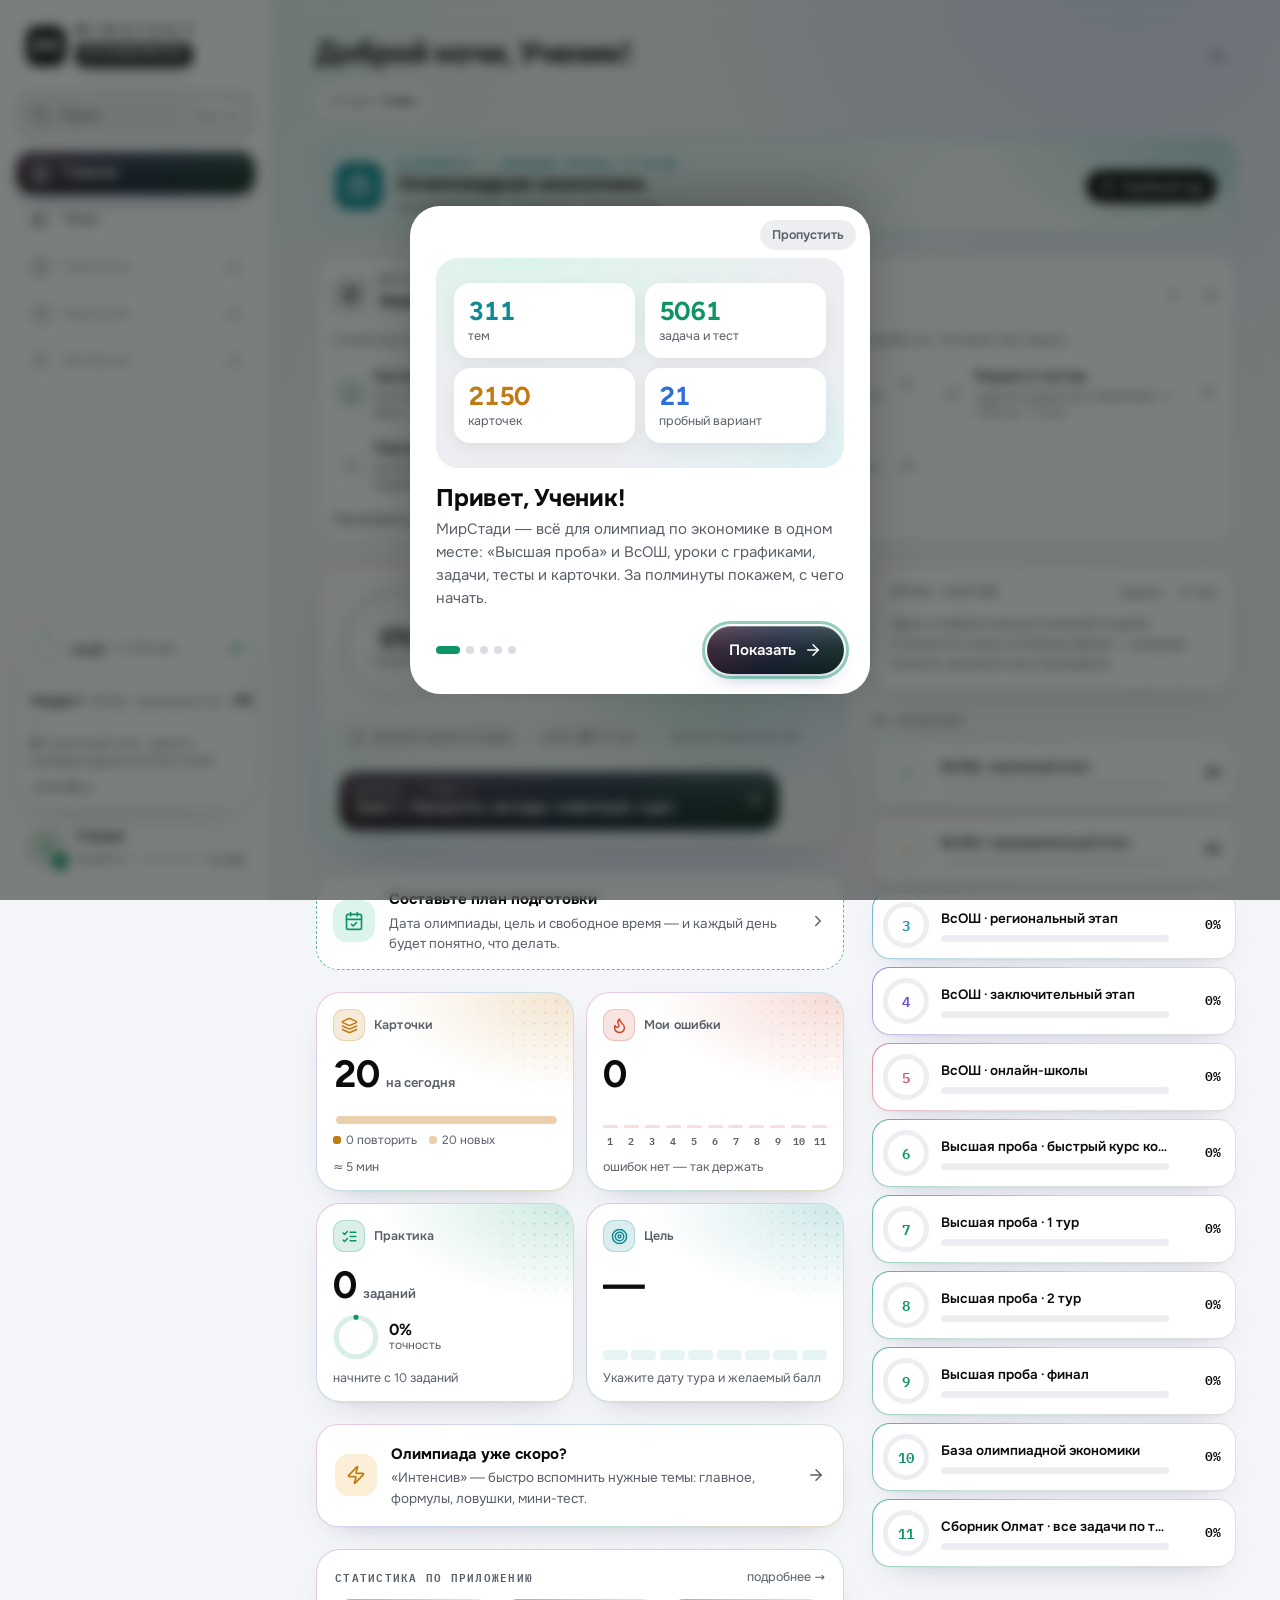
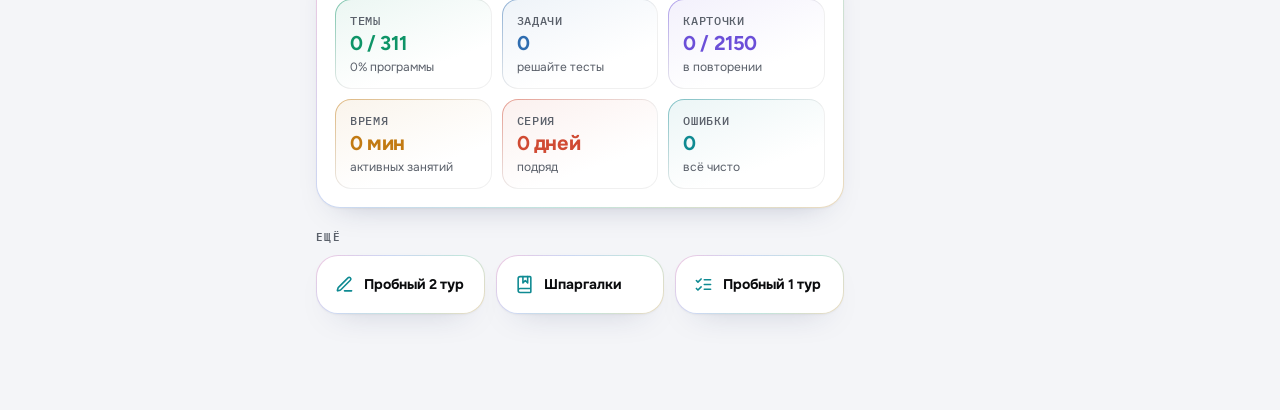
==== index.html @ 67319dc2 "Банк задач части 4: государство, фирма, рыночная власть, финансы, макроэкономика Co-Authored-By: Cla" ====
<!doctype html>
<html lang="ru" data-theme="light">
  <head>
<!--watchdog--><script>
(function(){
  var shown=false;
  function root(){return document.getElementById('root')}
  function show(msg){
    if(shown)return;shown=true;
    var d=document.createElement('div');d.id='ms-boot-fail';
    d.style.cssText='position:fixed;inset:0;display:flex;align-items:center;justify-content:center;flex-direction:column;gap:14px;background:#07080b;color:#e8e8ef;font:16px/1.45 system-ui,sans-serif;z-index:99999;padding:24px;text-align:center';
    d.innerHTML='<b style="font-size:20px">Тренажёр не загрузился</b><span style="max-width:520px;color:#a9a9b8"></span><button type="button" style="padding:10px 20px;border-radius:12px;border:0;background:#8b7cf6;color:#fff;font:600 15px system-ui,sans-serif;cursor:pointer">Обновить страницу</button>';
    d.querySelector('span').textContent=msg;
    d.querySelector('button').onclick=function(){location.reload()};
    (document.body||document.documentElement).appendChild(d);
  }
  function retryOnce(){try{if(!sessionStorage.getItem('ms-boot-retry')){sessionStorage.setItem('ms-boot-retry','1');location.reload();return true}}catch(_){}return false}
  window.addEventListener('error',function(e){
    var t=e.target;
    if(t&&t.tagName&&/^(SCRIPT|LINK)$/.test(t.tagName)&&/assets\/index-/.test(t.src||t.href||'')){
      if(!retryOnce())show('Не удалось скачать файлы приложения — обычно помогает обновление страницы.');
      return;
    }
    var m=(e&&e.message)||'';
    setTimeout(function(){var r=root();if(r&&!r.children.length)show('Ошибка запуска: '+m)},1500);
  },true);
  setTimeout(function(){var r=root();if(r&&!r.children.length)show('Приложение долго не запускается. Попробуй обновить страницу.')},25000);
  window.addEventListener('load',function(){setTimeout(function(){try{sessionStorage.removeItem('ms-boot-retry')}catch(_){}},15000)});
})();
</script><!--/watchdog-->
    <meta charset="utf-8" />
    <meta name="copyright" content="© 2026 МирСтади. Все права защищены." />
    <meta name="robots" content="noai, noimageai" />
    <meta name="viewport" content="width=device-width, initial-scale=1, viewport-fit=cover" />
    <meta name="theme-color" content="#FAFAF8" />
    <meta name="description" content="МирСтади · Экономика — подготовка к олимпиадам «Высшая проба» и ВсОШ по экономике: уроки с интерактивными графиками, задачи с разбором, тесты, карточки и пробные варианты." />
    <link rel="icon" href="./favicon.svg" type="image/svg+xml" />
    <link rel="manifest" href="./manifest.webmanifest" />
    <link rel="apple-touch-icon" href="./icons/apple-touch-icon.png" />
    <meta name="apple-mobile-web-app-capable" content="yes" />
    <meta name="mobile-web-app-capable" content="yes" />
    <meta name="apple-mobile-web-app-title" content="МирСтади Экономика" />
    <meta name="apple-mobile-web-app-status-bar-style" content="default" />
    <title>МирСтади · Экономика</title>
    <script>
      // Свой «ящик» в памяти браузера: сайты МирСтади живут на одном домене
      // (emir-html.github.io) и в одном окне Telegram, поэтому все ключи localStorage получают приставку «econ|».
      (function () {
        try {
          var P = Storage.prototype, LS = window.localStorage, X = "econ|";
          var g = P.getItem, s = P.setItem, r = P.removeItem;
          P.getItem = function (k) { return g.call(this, this === LS ? X + k : k); };
          P.setItem = function (k, v) { return s.call(this, this === LS ? X + k : k, v); };
          P.removeItem = function (k) { return r.call(this, this === LS ? X + k : k); };
        } catch (e) {}
      })();
    </script>
    <script>
      // Открыто как мини-приложение Telegram? Тогда подключаем его официальный скрипт (лежит рядом,
      // без обращения к telegram.org) — до запуска приложения, чтобы данные Telegram были готовы сразу.
      (function () {
        var tg = false;
        try {
          tg = /tgWebApp/.test(location.hash + location.search) ||
            !!sessionStorage.getItem("__telegram__initParams") || !!window.TelegramWebviewProxy;
        } catch (e) {}
        if (tg) document.write('<script src="./tg-web-app.js"><\/script>');
      })();
    </script>
    <script>
      // тема до загрузки приложения — чтобы не было «вспышки» светлого фона
      try {
        var t = localStorage.getItem("ms:theme") || "auto";
        var tgs = window.Telegram && window.Telegram.WebApp && window.Telegram.WebApp.initData && window.Telegram.WebApp.colorScheme;
        var dark = t === "dark" || (t === "auto" && (tgs ? tgs === "dark" : window.matchMedia("(prefers-color-scheme: dark)").matches));
        document.documentElement.setAttribute("data-theme", dark ? "dark" : "light");
      } catch (e) {}
    </script>
    <script type="module" crossorigin src="./assets/index-21b15fec.js"></script>
    <link rel="stylesheet" crossorigin href="./assets/index-c2824091.css">
  </head>
  <body>
<!--splash-->
<style>
#ms-splash{position:fixed;inset:0;z-index:2147483000;overflow:hidden;pointer-events:auto;--H:clamp(58px,min(18vw,16vh),150px);
  --sp-bg:#F2F3F5;--sp-glow:rgba(0,0,0,.07);--sp-blob:rgba(120,128,140,.30);
  --liq1:radial-gradient(circle at 34% 28%,#5A5F68 0,#1A1C20 45%,#000 80%);--liq2:linear-gradient(180deg,#E4E7EB 0%,#B9BFC8 55%,#8D939C 100%);
  --beam:linear-gradient(90deg,rgba(40,44,50,0),rgba(40,44,50,.35) 60%,rgba(20,22,26,.75))}
:root[data-theme=dark] #ms-splash{--sp-bg:#000;--sp-glow:rgba(255,255,255,.11);--sp-blob:rgba(200,206,214,.20);
  --liq1:radial-gradient(circle at 34% 28%,#8A9099 0,#2A2D33 42%,#0A0A0A 82%);--liq2:linear-gradient(180deg,#FFF 0%,#E6E9ED 45%,#B4BAC3 100%);
  --beam:linear-gradient(90deg,rgba(255,255,255,0),rgba(214,219,226,.38) 55%,rgba(255,255,255,.85))}
#ms-splash .mss-back{position:absolute;inset:0;background:radial-gradient(70% 55% at 50% 48%,var(--sp-glow),transparent 75%),var(--sp-bg)}
#ms-splash .mss-back::after{content:"";position:absolute;inset:0;opacity:.05;background-image:url("data:image/svg+xml,%3Csvg xmlns='http://www.w3.org/2000/svg' width='160' height='160'%3E%3Cfilter id='n'%3E%3CfeTurbulence type='fractalNoise' baseFrequency='.9' numOctaves='2' stitchTiles='stitch'/%3E%3CfeColorMatrix values='0 0 0 0 .5 0 0 0 0 .5 0 0 0 0 .5 0 0 0 .55 0'/%3E%3C/filter%3E%3Crect width='160' height='160' filter='url(%23n)'/%3E%3C/svg%3E");background-size:160px 160px}
#ms-splash .mss-ring{position:absolute;left:0;top:0;border-radius:50%;border:1.5px solid rgba(10,10,12,.45);opacity:0;pointer-events:none}
:root[data-theme=dark] #ms-splash .mss-ring{border-color:rgba(255,255,255,.75)}
#ms-splash .mss-fx{position:absolute;left:0;top:0;width:100%;height:100%;pointer-events:none;display:block}
#ms-splash .mss-goo{position:absolute;pointer-events:none}
#ms-splash .mss-goo canvas{position:absolute;left:0;top:0;width:100%;height:100%}
#ms-splash .mss-g,#ms-splash .mss-bar{position:absolute;left:0;top:0;visibility:hidden}
#ms-splash .mss-bar{transform-origin:0 50%}
#ms-splash .mss-world{position:absolute;inset:0}
#ms-splash .mss-stage{position:absolute;inset:0;display:grid;place-items:center}
#ms-splash .mss-grp{position:relative;display:flex;align-items:center;gap:calc(var(--H)*.3)}
#ms-splash .mss-ic{position:relative;z-index:3;width:var(--H);height:var(--H);flex:none}
#ms-splash .mss-ic svg{position:relative;width:100%;height:100%;display:block;opacity:0;overflow:visible}
#ms-splash .mss-orb{position:absolute;left:0;top:0;z-index:5;border-radius:50%;overflow:hidden;opacity:0;pointer-events:none;
  -webkit-clip-path:circle(50% at 50% 50%);clip-path:circle(50% at 50% 50%);-webkit-mask-image:-webkit-radial-gradient(white,black);isolation:isolate;
  background:radial-gradient(circle at 50% 45%,#16171A 0,#060607 55%,#000 80%)}
#ms-splash .mss-swirl{position:absolute;inset:-12%;border-radius:50%;animation:mss-spin 1.1s linear infinite;
  background:radial-gradient(circle at 30% 30%,#FFF 0,rgba(255,255,255,.55) 9%,rgba(255,255,255,0) 24%),radial-gradient(circle at 72% 64%,rgba(220,224,230,.5) 0,rgba(220,224,230,0) 20%),radial-gradient(circle at 46% 54%,#000 0,#000 30%,rgba(0,0,0,0) 64%),radial-gradient(circle at 70% 30%,#2A2D33 0,rgba(42,45,51,0) 36%),#050506}
#ms-splash .mss-swirl::after{content:"";position:absolute;inset:10%;border-radius:50%;animation:mss-spin 1.6s linear infinite reverse;
  background:radial-gradient(circle at 64% 24%,rgba(255,255,255,.7) 0,rgba(255,255,255,0) 18%),radial-gradient(circle at 26% 70%,rgba(255,255,255,.28) 0,rgba(255,255,255,0) 16%),radial-gradient(circle at 50% 50%,rgba(0,0,0,.85) 0,rgba(0,0,0,0) 48%)}
#ms-splash .mss-hl{position:absolute;inset:0;border-radius:50%;background:radial-gradient(circle at 33% 27%,rgba(255,255,255,.95) 0,rgba(255,255,255,.6) 8%,rgba(255,255,255,0) 26%),radial-gradient(circle at 64% 80%,rgba(255,255,255,.25),rgba(255,255,255,0) 40%);
  box-shadow:inset 0 0 0 1px rgba(255,255,255,.32),inset 0 -6px 14px rgba(255,255,255,.14)}
/* светлая тема: тот же переливающийся шар, но жемчужный — больше белого, чёрное акцентами */
:root:not([data-theme=dark]) #ms-splash .mss-orb{background:radial-gradient(circle at 50% 45%,#FFF 0,#ECEEF1 55%,#C9CED6 85%)}
:root:not([data-theme=dark]) #ms-splash .mss-swirl{background:radial-gradient(circle at 30% 30%,#FFF 0,rgba(255,255,255,0) 30%),radial-gradient(circle at 70% 66%,rgba(10,10,12,.85) 0,rgba(10,10,12,0) 20%),radial-gradient(circle at 46% 54%,#F4F5F7 0,#E4E7EB 34%,rgba(228,231,235,0) 66%),radial-gradient(circle at 72% 30%,#9AA0A8 0,rgba(154,160,168,0) 30%),#DADEE3}
:root:not([data-theme=dark]) #ms-splash .mss-swirl::after{background:radial-gradient(circle at 62% 24%,rgba(255,255,255,.95) 0,rgba(255,255,255,0) 20%),radial-gradient(circle at 28% 70%,rgba(0,0,0,.55) 0,rgba(0,0,0,0) 15%),radial-gradient(circle at 50% 50%,rgba(255,255,255,.6) 0,rgba(255,255,255,0) 46%)}
:root:not([data-theme=dark]) #ms-splash .mss-hl{box-shadow:inset 0 0 0 1px rgba(0,0,0,.12),inset 0 -8px 16px rgba(0,0,0,.12)}
@keyframes mss-spin{to{transform:rotate(360deg)}}
#ms-splash .mss-lock{--h:var(--H)!important}
#ms-splash .mss-lock .brand-mir{background:none!important;-webkit-text-fill-color:var(--bw-t1)!important;color:var(--bw-t1)!important;animation:none!important}
#ms-splash .mss-lock .brand-biz,#ms-splash .mss-lock .brand-mir i{opacity:0}
#ms-splash .mss-lock .brand-biz::after{animation:none!important;left:-60%}
#ms-splash .mss-lock .brand-biz.mss-shine::after{animation:bw-sheen-h .8s cubic-bezier(.22,.61,.36,1) 1 both!important}
#ms-splash .mss-lock .brand-biz.mss-shine2::after{animation:bw-sheen-h 1.3s cubic-bezier(.37,0,.63,1) 1 both!important}
#ms-splash{--mss-g1:#7E8896;--mss-g2:#C9D0DA}
:root[data-theme=dark] #ms-splash{--mss-g1:#A9B8FF;--mss-g2:#FFD6F2}
#ms-splash .mss-lock.mss-glint .brand-mir i{background-image:linear-gradient(100deg,var(--bw-t1) 0%,var(--bw-t1) 35%,var(--mss-g1) 44%,var(--mss-g2) 50%,var(--mss-g1) 56%,var(--bw-t1) 65%,var(--bw-t1) 100%)!important;background-size:300% 100%!important;background-position:100% 0;-webkit-background-clip:text!important;background-clip:text!important;-webkit-text-fill-color:transparent!important;color:transparent!important}
html.mss-on .sidebar .logo>*,html.mss-on .topbar a.row>svg,html.mss-on .topbar a.row>.brand{visibility:hidden}
</style>
<div id="ms-splash" aria-hidden="true">
  <div class="mss-back"></div>
  <canvas class="mss-fx"></canvas>
  <div class="mss-world">
    <div class="mss-ring"></div><div class="mss-ring"></div>
    <div class="mss-goo mss-goo1"></div>
    <div class="mss-goo mss-goo2"></div>
    <div class="mss-stage"><div class="mss-grp">
      <div class="mss-ic"><svg viewBox="0 0 64 64"><rect x="0.75" y="0.75" width="62.5" height="62.5" rx="17.5" fill="#0A0A0A" stroke="var(--logo-edge, #0A0A0A)" stroke-width="1.5"/><path d="M18 45V19l14 16 14-16v26" fill="none" stroke="#FFFFFF" stroke-width="6" stroke-linecap="round" stroke-linejoin="round"/></svg></div>
      <span class="bw-lock mss-lock"><span class="brand-mir"><i>M</i><i>I</i><i>R</i><i>S</i><i>T</i><i>U</i><i>D</i><i>Y</i></span><span class="brand-biz"><i>E</i><i>C</i><i>O</i><i>N</i><i>O</i><i>M</i><i>I</i><i>C</i><i>S</i></span></span>
    </div></div>
  </div>
  <div class="mss-orb"><div class="mss-swirl"></div><div class="mss-hl"></div></div>
  <div class="mss-goo mss-goo1 mss-goo3"></div>
</div>
<script>
(function () {
  var el = document.getElementById("ms-splash"), root = document.documentElement;
  if (!el) return;
  var skip = false, S = 1;
  try { var m = /[?&]spslow=(\d+)/.exec(location.search); if (m) S = +m[1]; } catch (e) {}
  try { if (sessionStorage.getItem("econ:splash") && S === 1) skip = true; sessionStorage.setItem("econ:splash", "1"); } catch (e) {}
  try { if (matchMedia("(prefers-reduced-motion: reduce)").matches) skip = true; } catch (e) {}
  if (!el.animate) skip = true;
  if (skip) { el.parentNode.removeChild(el); return; }
  root.classList.add("mss-on");
  var $ = function (s) { return el.querySelector(s); }, $$ = function (s) { return [].slice.call(el.querySelectorAll(s)); };
  var ic = $(".mss-ic"), svg = $(".mss-ic svg"), mPath = $(".mss-ic path"), back = $(".mss-back"), world = $(".mss-world"),
      g1 = $(".mss-goo1"), g2 = $(".mss-goo2"), orb = $(".mss-orb"), swirl = $(".mss-swirl"), g3 = $(".mss-goo3"), chip = $(".brand-biz"),
      mirL = $$(".brand-mir i"), bizL = $$(".brand-biz i");
  if (S !== 1) { swirl.style.animationDuration = (0.9 * S) + "s"; el.style.setProperty("--mss-slow", S); }
  var SPRING = "cubic-bezier(.34,1.56,.64,1)", BOUNCE = "cubic-bezier(.3,1.75,.5,1)", SOFT = "cubic-bezier(.45,0,.2,1)";
  var A = function (n, k, o) { o.fill = o.fill || "both"; o.duration *= S; o.delay = (o.delay || 0) * S; return n.animate(k, o); };
  var later = function (f, t) { return setTimeout(f, t * S); };
  var rnd = function (a, b) { return a + Math.random() * (b - a); };
  var done = false;
  function finish() {
    if (done) return; done = true;
    root.classList.remove("mss-on");
    requestAnimationFrame(function () { if (el.parentNode) el.parentNode.removeChild(el); });
  }
  var ROOT = { ox: 0, oy: 0 };
  function T(box, x, y, s, extra) { return "translate(" + (x - box.ox) + "px," + (y - box.oy) + "px) scale(" + (s == null ? 1 : s) + ")" + (extra || ""); }
  function setBox(box, l, t, w, h) { box.ox = l; box.oy = t; box.style.left = l + "px"; box.style.top = t + "px"; box.style.width = w + "px"; box.style.height = h + "px"; }
  function blob(box, d, cls) {
    var b = document.createElement("i"); b.className = "mss-g" + (cls ? " " + cls : "");
    b.style.width = b.style.height = d + "px"; b.style.marginLeft = b.style.marginTop = (-d / 2) + "px";
    b.style.transform = "scale(0)"; box.appendChild(b); return b;
  }
  var ctr = function (r) { return [r.left + r.width / 2, r.top + r.height / 2]; };
  // плотные ключевые кадры по физической формуле — анимация идёт без «ступенек»
  function frames(dur, n, f) { var k = []; for (var i = 0; i <= n; i++) { var o = f(i / n * dur, i / n); o.offset = i / n; k.push(o); } return k; }
  // струя: голова летит по кривой, хвост повторяет путь с отставанием, пересчёт каждый кадр
  function snake(box, path, rad, dur, lag, n, delay, cls, taper, byHead) {
    taper = taper == null ? .55 : taper;
    var segs = [], d = 64;
    for (var i = 0; i < n; i++) segs.push(blob(box, d, cls));
    var D = dur * S, L = lag * S;
    later(function () {
      var t0 = performance.now();
      (function frame(now) {
        var t = now - t0;
        for (var i = 0; i < n; i++) {
          var ti = (t - i * L / n) / D, c = Math.max(0, Math.min(1, ti)), p = path(c);
          var r = ti <= 0 || (i > 0 && ti >= 1) ? 0 : rad(byHead ? Math.max(0, Math.min(1, t / D)) : c) * (1 - taper * i / n);
          segs[i].style.transform = T(box, p[0], p[1], 2 * r / d);
        }
        if (t < D + L) requestAnimationFrame(frame);
        else for (var k = 1; k < n; k++) segs[k].remove();
      })(t0);
    }, delay);
    return segs[0];
  }

  // ── Жидкость рисует видеокарта (WebGL2) на ОДНОМ холсте во весь экран: поле «метаболов» + глянец, блик, ободок.
  // Без SVG-фильтров и без трансформаций холста — поэтому нет «квадратиков» и рывков ни на iOS, ни на Android.
  var FS = "#version 300 es\nprecision highp float;uniform sampler2D uT;uniform int uN;uniform float uSc,uH,uDark;uniform vec2 uSh;uniform vec4 uCap;uniform vec2 uCapC;out vec4 o;" +
    "vec4 sh(float F,vec2 G,float C,float O){const float TH=.5625;if(F<TH*.5)return vec4(0.);float g=length(G)+1e-5;float w=max(.01,g*.7/uSc);float al=smoothstep(TH-w,TH+w,F);if(al<=0.)return vec4(0.);" +
    "float l=C/F,op=O/F,ed=clamp(1.-(F-TH)/.75,0.,1.);ed=ed*ed*(3.-2.*ed);vec2 n2=-G/g*ed*.93;float nz=sqrt(max(0.,1.-dot(n2,n2)));vec3 n=vec3(n2,nz);" +
    "vec3 L=normalize(vec3(-.45,-.62,.64));vec3 Hh=normalize(L+vec3(0.,0.,1.));float ndl=dot(n,L);float sp=pow(max(dot(n,Hh),0.),30.);float rim=(1.-nz);rim*=rim;" +
    "float v=(8.+240.*l)*(.8+.22*ndl)/255.;float rs=uDark>.5?.9-.55*l:.34;float rc=uDark>.5?1.:mix(.16,.5,l);v=v*(1.-rim*rs)+rc*rim*rs+sp*(uDark>.5?.94:.8);v=clamp(v,0.,1.);" +
    "float A=al*op;return vec4(clamp(vec3(v-.008,v-.004,v+.008),0.,1.)*A,A);}" +
    "void main(){vec2 p=vec2(gl_FragCoord.x,uH-gl_FragCoord.y)/uSc;float F1=0.,F2=0.,F3=0.,C1=0.,C2=0.,C3=0.,O1=0.,O2=0.,O3=0.;vec2 G1=vec2(0.),G2=vec2(0.),G3=vec2(0.);" +
    "for(int i=0;i<256;i++){if(i>=uN)break;vec4 a=texelFetch(uT,ivec2(i,0),0);vec4 b=texelFetch(uT,ivec2(i,1),0);float ly=texelFetch(uT,ivec2(i,2),0).x;" +
    "vec2 d=(ly<2.5?p-uSh:p)-a.xy;vec2 q=vec2(b.x*d.x+b.y*d.y,b.z*d.x+b.w*d.y);float r2=dot(q,q);if(r2<4.){float t=1.-.25*r2;float k=t*t;vec2 gg=-t*(q.x*b.xy+q.y*b.zw);" +
    "if(ly<1.5){F1+=k;C1+=k*a.z;O1+=k*a.w;G1+=gg;}else if(ly<2.5){F2+=k;C2+=k*a.z;O2+=k*a.w;G2+=gg;}else{F3+=k;C3+=k*a.z;O3+=k*a.w;G3+=gg;}}}" +
    "if(uCap.w>0.){vec2 pp=p-uSh;float px=clamp(pp.x,uCap.x,uCap.y);vec2 d=vec2(pp.x-px,pp.y-uCap.z)/uCap.w;float r2=dot(d,d);if(r2<4.){float t=1.-.25*r2;float k=t*t;F2+=k;C2+=k*uCapC.x;O2+=k*uCapC.y;G2-=t*d/uCap.w;}}" +
    "vec4 c=sh(F1,G1,C1,O1);vec4 c2=sh(F2,G2,C2,O2);c=c2+c*(1.-c2.a);vec4 c3=sh(F3,G3,C3,O3);o=c3+c*(1.-c3.a);}";
  var VS = "#version 300 es\nin vec2 a;void main(){gl_Position=vec4(a,0.,1.);}";
  var SCMAX = 3, slow = 0, lastT = 0, cv = $(".mss-fx"), gl = null, U = {}, BUF = new Float32Array(256 * 3 * 4), CW = 0, CH = 0, CSC = 1, drew = false, flightCol = 0;
  function glInit() {
    try {
      gl = cv.getContext("webgl2", { premultipliedAlpha: true, alpha: true, antialias: false, depth: false, stencil: false, preserveDrawingBuffer: false, failIfMajorPerformanceCaveat: S === 1 });
      if (!gl) return false;
      var sh = function (t, src) { var x = gl.createShader(t); gl.shaderSource(x, src); gl.compileShader(x); if (!gl.getShaderParameter(x, gl.COMPILE_STATUS)) throw gl.getShaderInfoLog(x); return x; };
      var pr = gl.createProgram(); gl.attachShader(pr, sh(gl.VERTEX_SHADER, VS)); gl.attachShader(pr, sh(gl.FRAGMENT_SHADER, FS)); gl.linkProgram(pr);
      if (!gl.getProgramParameter(pr, gl.LINK_STATUS)) throw "link";
      gl.useProgram(pr);
      var vb = gl.createBuffer(); gl.bindBuffer(gl.ARRAY_BUFFER, vb); gl.bufferData(gl.ARRAY_BUFFER, new Float32Array([-1, -1, 3, -1, -1, 3]), gl.STATIC_DRAW);
      var al = gl.getAttribLocation(pr, "a"); gl.enableVertexAttribArray(al); gl.vertexAttribPointer(al, 2, gl.FLOAT, false, 0, 0);
      var tx = gl.createTexture(); gl.activeTexture(gl.TEXTURE0); gl.bindTexture(gl.TEXTURE_2D, tx);
      gl.texParameteri(gl.TEXTURE_2D, gl.TEXTURE_MIN_FILTER, gl.NEAREST); gl.texParameteri(gl.TEXTURE_2D, gl.TEXTURE_MAG_FILTER, gl.NEAREST);
      gl.texParameteri(gl.TEXTURE_2D, gl.TEXTURE_WRAP_S, gl.CLAMP_TO_EDGE); gl.texParameteri(gl.TEXTURE_2D, gl.TEXTURE_WRAP_T, gl.CLAMP_TO_EDGE);
      gl.texImage2D(gl.TEXTURE_2D, 0, gl.RGBA32F, 256, 3, 0, gl.RGBA, gl.FLOAT, null);
      ["uT", "uN", "uSc", "uH", "uDark", "uSh", "uCap", "uCapC"].forEach(function (n) { U[n] = gl.getUniformLocation(pr, n); });
      gl.uniform1i(U.uT, 0); gl.clearColor(0, 0, 0, 0);
      if (gl.getError() !== gl.NO_ERROR) throw "gl";
      cv.addEventListener("webglcontextlost", function (e) { e.preventDefault(); finish(); });
      fit(); return true;
    } catch (e) { gl = null; return false; }
  }
  function fit() {
    CSC = Math.min(SCMAX, window.devicePixelRatio || 1);
    var w = Math.max(1, Math.round(innerWidth * CSC)), h = Math.max(1, Math.round(innerHeight * CSC));
    if (w === CW && h === CH) return;
    cv.width = CW = w; cv.height = CH = h; drew = true;
  }
  var MRE = /matrix\(([^)]+)\)/;
  function draw() {
    fit();
    var n = 0, cap = null, bx = [1e9, 1e9, -1e9, -1e9], shx = 0, shy = 0, DARK = root.getAttribute("data-theme") === "dark";
    var wm = MRE.exec(getComputedStyle(world).transform); if (wm) { var wv = wm[1].split(","); shx = +wv[4]; shy = +wv[5]; }
    var grow = function (x, y, r) { if (x - r < bx[0]) bx[0] = x - r; if (y - r < bx[1]) bx[1] = y - r; if (x + r > bx[2]) bx[2] = x + r; if (y + r > bx[3]) bx[3] = y + r; };
    var boxes = [[g1, 1], [g2, 2], [g3, 3]];
    for (var bi = 0; bi < 3; bi++) {
      var box = boxes[bi][0], ly = boxes[bi][1], bop = +getComputedStyle(box).opacity; if (!(bop > .01)) continue;
      var sx = ly < 3 ? shx : 0, sy = ly < 3 ? shy : 0, els = box.querySelectorAll(".mss-g,.mss-bar");
      for (var k = 0; k < els.length && n < 256; k++) {
        var e = els[k]; if (e.style.transform === "scale(0)" && !(e.getAnimations && e.getAnimations().length)) continue;
        var cs = getComputedStyle(e), op = +cs.opacity * bop; if (!(op > .01)) continue;
        var mm = MRE.exec(cs.transform); if (!mm) continue; var M = mm[1].split(",").map(Number);
        var col = ly === 3 ? (DARK ? 0 : flightCol) : (ly === 1 || e.classList.contains("k") ? 0 : 1);
        if (e.classList.contains("mss-bar")) {
          var bw = e.offsetWidth, bh = e.offsetHeight, rr = bh * M[3] / 2; if (rr < .3) continue;
          var left = box.ox + e.offsetLeft, xa = left + rr; cap = [xa, Math.max(xa, left + bw * M[0] - rr), box.oy + e.offsetTop + bh / 2, rr, col, op];
          grow(cap[0] + sx, cap[2] + sy, 2 * rr); grow(cap[1] + sx, cap[2] + sy, 2 * rr); continue;
        }
        var a = M[0], b = M[1], c = M[2], d = M[3], det = a * d - b * c; if (Math.abs(det) < 1e-6) continue;
        var rad = (e._d || (e._d = e.offsetWidth)) / 2; if (rad * Math.sqrt(Math.abs(det)) < .15) continue;
        var px = box.ox + M[4], py = box.oy + M[5], o0 = n * 4, o1 = (256 + n) * 4, o2 = (512 + n) * 4;
        BUF[o0] = px; BUF[o0 + 1] = py; BUF[o0 + 2] = col; BUF[o0 + 3] = op;
        BUF[o1] = d / det / rad; BUF[o1 + 1] = -c / det / rad; BUF[o1 + 2] = -b / det / rad; BUF[o1 + 3] = a / det / rad;
        BUF[o2] = ly;
        grow(px + sx, py + sy, 2 * rad * Math.max(Math.hypot(a, b), Math.hypot(c, d)) + 3);
        n++;
      }
    }
    if (!n && !cap && !drew) return;
    gl.viewport(0, 0, CW, CH); gl.disable(gl.SCISSOR_TEST); gl.clear(gl.COLOR_BUFFER_BIT); drew = !!(n || cap);
    if (!drew) return;
    var x0 = Math.max(0, Math.floor(bx[0] * CSC)), x1 = Math.min(CW, Math.ceil(bx[2] * CSC)), y0 = Math.max(0, Math.floor(bx[1] * CSC)), y1 = Math.min(CH, Math.ceil(bx[3] * CSC));
    if (x1 <= x0 || y1 <= y0) return;
    gl.enable(gl.SCISSOR_TEST); gl.scissor(x0, CH - y1, x1 - x0, y1 - y0);
    gl.texSubImage2D(gl.TEXTURE_2D, 0, 0, 0, 256, 3, gl.RGBA, gl.FLOAT, BUF);
    gl.uniform1i(U.uN, n); gl.uniform1f(U.uSc, CSC); gl.uniform1f(U.uH, CH); gl.uniform1f(U.uDark, DARK ? 1 : 0); gl.uniform2f(U.uSh, shx, shy);
    if (cap) { gl.uniform4f(U.uCap, cap[0], cap[1], cap[2], cap[3]); gl.uniform2f(U.uCapC, cap[4], cap[5]); } else gl.uniform4f(U.uCap, 0, 0, 0, 0);
    gl.drawArrays(gl.TRIANGLES, 0, 3);
  }
  function loop(now) {
    if (done) return;
    // слабая видеокарта: если кадры долгие — снижаем внутреннее разрешение, движение остаётся плавным
    if (lastT && S === 1) { slow = now - lastT > 24 ? slow + 1 : 0; if (slow >= 4 && SCMAX > 1) { SCMAX = Math.max(1, Math.min(SCMAX, window.devicePixelRatio || 1) * .72); slow = 0; } }
    lastT = now;
    try { draw(); } catch (e) { finish(); return; } requestAnimationFrame(loop);
  }
  // свернули Telegram/вкладку посреди заставки — сразу показываем сайт
  document.addEventListener("visibilitychange", function () { if (document.hidden && !done) finish(); });
  // нет WebGL2 (старые iOS) или графика программная — заставку не показываем, сразу сайт
  if (!glInit()) { finish(); return; }
  function rectOf(n) {
    if (!n) return null;
    var r = n.getBoundingClientRect(), cs = getComputedStyle(n);
    return r.width > 1 && r.height > 1 && cs.display !== "none" && r.right > 0 && r.left < innerWidth && r.bottom > 0 && r.top < innerHeight ? r : null;
  }
  function targets() {
    var a = document.querySelector(".sidebar .logo"), t = a && rectOf(a.querySelector("svg"));
    if (t) return { ic: t, lk: a.querySelector(".word"), icn: a.querySelector("svg") };
    var b = document.querySelector(".topbar a.row"); t = b && rectOf(b.querySelector("svg"));
    if (t) return { ic: t, lk: b.querySelector(".brand"), icn: b.querySelector("svg") };
    return null;
  }
  var H, cx, cy, OD, L3;

  // полёт: шар снова становится жидкой каплей — толстая голова, тонкий хвост — и садится на место значка
  function leave() {
    el.style.pointerEvents = "none";
    var t = targets();
    A(back, [{ opacity: 1 }, { opacity: 0 }], { duration: 460, delay: 80, easing: "ease-out" });
    if (!t) { A(orb, [{ transform: T(ROOT, cx, cy, 1), opacity: 1 }, { transform: T(ROOT, cx, cy, .2), opacity: 0 }], { duration: 360, easing: "ease-in", fill: "forwards" }).onfinish = finish; return; }
    var p0 = [cx, cy], p2 = ctr(t.ic), rT = t.ic.width / 2, r0 = Math.max(rT * .9, OD / 2 * .5);
    var p1 = [(p0[0] + p2[0]) / 2 + (p2[1] - p0[1]) * .16, (p0[1] + p2[1]) / 2 - Math.abs(p2[0] - p0[0]) * .2 - 16];
    var B = function (u) { var a = (1 - u) * (1 - u), b = 2 * u * (1 - u), c = u * u; return [a * p0[0] + b * p1[0] + c * p2[0], a * p0[1] + b * p1[1] + c * p2[1]]; };
    var ease = function (x) { return x < .5 ? 4 * x * x * x : 1 - Math.pow(-2 * x + 2, 3) / 2; };
    // слой только вокруг траектории — фильтр считает меньше пикселей, кадров больше
    var bx0 = Math.max(0, Math.min(p0[0], p1[0], p2[0]) - 70), by0 = Math.max(0, Math.min(p0[1], p1[1], p2[1]) - 70);
    setBox(g3, bx0, by0, Math.max(p0[0], p1[0], p2[0]) + 70 - bx0, Math.max(p0[1], p1[1], p2[1]) + 70 - by0);
    var FD = 440, LAG = 60;
    A(orb, [{ opacity: 1, transform: T(ROOT, cx, cy, 1) }, { opacity: 0, transform: T(ROOT, cx, cy, .5) }], { duration: 120, easing: "ease-in", fill: "forwards" });
    var tF = performance.now(); (function fc(now) { var x = Math.min(1, (now - tF) / (FD * S)); flightCol = .9 * (1 - x * x * (3 - 2 * x)); if (x < 1 && !done) requestAnimationFrame(fc); })(tF);
    snake(g3, function (c) { return B(ease(c)); }, function (c) { var u = ease(c); return r0 + (rT * .95 - r0) * u; }, FD, LAG, 24, 0, "k2", .9, true);
    later(function () {
      root.classList.remove("mss-on");
      try { t.icn.animate(frames(380, 48, function (tt) { var e = Math.exp(-tt / 90), c = Math.cos(2 * Math.PI * tt / 130); return { transform: "scale(" + (1 + .12 * e * c) + "," + (1 - .1 * e * c) + ")" }; }), { duration: 380 * S, easing: "linear" }); } catch (e) {}
      try { if (t.lk) t.lk.animate([{ clipPath: "inset(0 100% 0 0)", transform: "translateX(-6px)" }, { clipPath: "inset(0 0 0 0)", transform: "translateX(0)" }], { duration: 380 * S, easing: "cubic-bezier(.22,.8,.3,1)" }); } catch (e) {}
      A(g3, [{ opacity: 1 }, { opacity: 0 }], { duration: 170, delay: 30, easing: "ease-out", fill: "forwards" }).onfinish = finish;
    }, FD);
  }
  function waitApp(t0) {
    if (targets() || performance.now() - t0 > 6000) return leave();
    requestAnimationFrame(function () { waitApp(t0); });
  }

  function play() {
    // сцену фиксируем в пикселях: если Telegram меняет высоту окна во время анимации, надпись не уезжает от жидкости
    if (S !== 1) window.__mssStart = performance.now();
    var stg = $(".mss-stage"); stg.style.right = stg.style.bottom = "auto"; stg.style.width = innerWidth + "px"; stg.style.height = innerHeight + "px";
    H = ic.offsetWidth;
    var W = innerWidth, g = $(".mss-grp").getBoundingClientRect();
    cx = g.left + g.width / 2; cy = g.top + g.height / 2;
    var icX = g.left + H / 2, R1 = H * .56, s1 = 2 * R1 / 64;
    var mirC = mirL.map(function (n) { return ctr(n.getBoundingClientRect()); }), mh = mirL[0].getBoundingClientRect().height;
    var cr = chip.getBoundingClientRect(), cc = ctr(cr);
    var w1 = Math.min(W, W * .45 + 2 * H + 160);
    setBox(g1, Math.max(0, icX - w1 / 2), 0, w1, cy + H * 1.7);
    setBox(g2, 0, cy - H * 1.35, W, H * 2.7);
    requestAnimationFrame(loop);
    OD = H * 1.12; orb.style.width = orb.style.height = OD + "px"; orb.style.marginLeft = orb.style.marginTop = (-OD / 2) + "px";

    // 1. чёрная капля падает с ускорением (как под тяжестью), чуть изгибаясь — не плывёт, а летит
    var hit = 420;
    var side = Math.random() < .5 ? -1 : 1, sx = icX + side * W * rnd(.07, .13), sy = -40, dx = icX - sx, dy = cy - sy,
        len = Math.hypot(dx, dy), nx = -dy / len, ny = dx / len, AMP = Math.min(46, W * .065), ph = rnd(0, 6.28), f1 = rnd(1.1, 1.5), f2 = rnd(2.3, 3);
    var head = snake(g1, function (t) {
      var u = Math.pow(t, 1.55), env = Math.pow(1 - u, 1.2) * Math.min(1, u * 6);
      var w = (AMP * Math.sin(6.283 * f1 * u + ph) + AMP * .4 * Math.sin(6.283 * f2 * u + ph * 1.7)) * env;
      return [sx + dx * u + nx * w, sy + dy * u + ny * w];
    }, function (t) { return 4 + (R1 - 4) * Math.pow(t, 1.9); }, hit, 150, 72, 0);

    // 2. навстречу — белая капля слева на полной скорости; встречаются в одну и ту же секунду
    var WD = 340, tc = .56, ws = hit - tc * WD, x0 = -80, xc = icX - R1 * .85, xEnd = cr.left + cr.height * .5;
    var y0 = cy + rnd(-.06, .06) * innerHeight, R2 = H * .3;
    var v = 2.1 * (xc - x0) / tc, dx2 = xEnd - xc, kk = Math.max(1.2, Math.min(5, v * (1 - tc) / dx2));
    var wx = function (t) { if (t < tc) return x0 + (xc - x0) * Math.pow(t / tc, 2.1); var s = (t - tc) / (1 - tc); return xc + dx2 * (1 - Math.pow(1 - s, kk)); };
    var wyf = function (t) { if (t < tc) { var u = t / tc; return y0 + (cy - y0) * (1 - Math.pow(1 - u, 2)); } var s = (t - tc) / (1 - tc); return cy + (cc[1] - cy) * (1 - Math.pow(1 - s, 2)); };
    var whead = snake(g2, function (t) { return [wx(t), wyf(t)]; }, function (t) { return 3 + (R2 - 3) * Math.min(1, t * 1.7); }, WD, 120, 48, ws, "", .82);
    var tex = tc;
    for (var j = 0; j <= 200; j++) { if (wx(tc + (1 - tc) * j / 200) >= icX + R1 * .75) { tex = tc + (1 - tc) * j / 200; break; } }
    var exitT = ws + tex * WD, cx0 = icX - R1 * .8;
    // удар: сжатие, отдача вправо-вниз (капля ещё летела вниз), затухающие колебания и мелкая дрожь
    var jig = function (tt) {
      var e = Math.exp(-tt / 160), c = Math.cos(2 * Math.PI * tt / 95), ph1 = (tt / 40) * Math.exp(1 - tt / 40);
      return { e: e, sx: 1 - .42 * e * c, sy: 1 + .32 * e * c, tx: R1 * .32 * ph1 + 6 * e * Math.sin(2 * Math.PI * tt / 34), ty: R1 * .16 * ph1 + 4 * e * Math.cos(2 * Math.PI * tt / 42), rot: 11 * e * Math.sin(2 * Math.PI * tt / 130) };
    };
    A(head, frames(640, 140, function (tt) { var j = jig(tt);
      return { transform: T(g1, icX, cy, s1, " translate(" + (j.tx / s1) + "px," + (j.ty / s1) + "px) rotate(" + j.rot + "deg) scale(" + j.sx + "," + j.sy + ")") };
    }), { duration: 640, delay: hit, easing: "linear", fill: "forwards" });
    // сотрясение всей сцены
    A(world, frames(420, 84, function (tt) { var e = Math.exp(-tt / 110); return { transform: "translate(" + (12 * e * Math.sin(2 * Math.PI * tt / 48)) + "px," + (7 * e * Math.cos(2 * Math.PI * tt / 61)) + "px)" }; }),
      { duration: 420, delay: hit, easing: "linear", fill: "forwards" });
    // ударная волна: два тонких кольца от точки столкновения
    $$(".mss-ring").forEach(function (r, i) {
      var d = R1 * 2; r.style.width = r.style.height = d + "px"; r.style.marginLeft = r.style.marginTop = (-d / 2) + "px";
      A(r, [{ opacity: .9, transform: "translate(" + cx0 + "px," + cy + "px) scale(.25)" }, { opacity: 0, transform: "translate(" + cx0 + "px," + cy + "px) scale(" + (2.6 + i * 1.3) + ")" }],
        { duration: 420 + i * 140, delay: hit + i * 55, easing: "cubic-bezier(.1,.7,.3,1)", fill: "forwards" });
    });
    // брызги: полёт с сопротивлением воздуха и гравитацией, капли тают к концу
    function spray(box, n, x0, y0, a0, spread, v0, v1, d0, d1, delay) {
      for (var i = 0; i < n; i++) (function () {
        var b = blob(box, 64), a = a0 + rnd(-spread, spread), sp = rnd(v0, v1), life = rnd(300, 520), d = rnd(d0, d1) / 64, tau = rnd(120, 210), gr = .0012;
        A(b, frames(life, 48, function (tt, p) {
          var k = tau * (1 - Math.exp(-tt / tau)), x = x0 + Math.cos(a) * sp * k, y = y0 + Math.sin(a) * sp * k + .5 * gr * tt * tt;
          return { transform: T(box, x, y, d * Math.min(1, p / .06) * (1 - Math.pow(p, 2.2))) };
        }), { duration: life, delay: delay + rnd(0, 24), easing: "linear", fill: "forwards" });
      })();
    }
    spray(g2, 14, cx0, cy, Math.PI, 1.25, .45, 1.3, H * .07, H * .18, hit);          // белое — отскок назад, вверх и вниз
    spray(g1, 12, icX, cy, 0, Math.PI, .4, 1.05, H * .07, H * .17, hit + 8);           // чёрное — во все стороны
    spray(g2, 16, icX + R1 * .8, cy, 0, .95, .8, 1.9, H * .06, H * .16, exitT);        // белый веер из разрыва справа
    spray(g1, 8, icX + R1 * .7, cy, 0, 1.1, .6, 1.4, H * .06, H * .15, exitT - 10);    // чёрные осколки из разрыва
    // 3. чёрная капля становится значком (колебание продолжается уже на значке)
    var icT = hit + 240, dT = icT - hit;
    A(head, [{ transform: T(g1, icX, cy, s1), opacity: 1 }, { transform: T(g1, icX, cy, H * .9 / 64), opacity: 0 }], { duration: 200, delay: icT, easing: SOFT, fill: "forwards" });
    A(svg, frames(640, 128, function (tt, p) {
      var j = jig(tt + dT), big = 1 + .14 * Math.exp(-tt / 90);
      return { opacity: Math.min(1, p * 5), transform: "translate(" + j.tx * .5 + "px," + j.ty + "px) rotate(" + j.rot * .6 + "deg) scale(" + big * j.sx + "," + big * j.sy + ")" };
    }), { duration: 640, delay: icT, easing: "linear" });
    var Lp = 0; try { Lp = mPath.getTotalLength(); } catch (e) {} if (!Lp) Lp = 90;
    mPath.style.strokeDasharray = Lp;
    A(mPath, [{ strokeDashoffset: Lp, opacity: 0 }, { strokeDashoffset: Lp * .97, opacity: 1, offset: .04 }, { strokeDashoffset: 0, opacity: 1 }], { duration: 300, delay: icT + 110, easing: "cubic-bezier(.6,0,.3,1)" });

    // 4. белая жидкость разливается в плашку, буквы MIRSTUDY вылетают из неё каплями
    var barStart = ws + WD - 40, BD = 260;
    var bar = document.createElement("div"); bar.className = "mss-bar"; g2.appendChild(bar);
    bar.style.cssText = "left:" + (cr.left - g2.ox) + "px;top:" + (cr.top - g2.oy) + "px;width:" + cr.width + "px;height:" + cr.height + "px;border-radius:" + cr.height / 2 + "px;opacity:0";
    A(bar, [{ opacity: 1, transform: "scale(.14,.8)" }, { opacity: 1, transform: "scale(1.04,1.08)", offset: .72 }, { opacity: 1, transform: "scale(1,1)" }],
      { duration: BD, delay: barStart, easing: "cubic-bezier(.22,.9,.3,1)", fill: "forwards" });
    mirC.forEach(function (c, i) {
      var b = blob(g2, 64), dd = mh * 1.3 / 64, xs = icX + R1 * .75, ys = cy + rnd(-.2, .2) * R1, del = exitT + i * 26, dur = 300 + i * 14, peak = Math.min(ys, c[1]) - H * rnd(.3, .55);
      A(b, frames(dur, 48, function (tt, p) {
        var q = 1 - Math.pow(1 - p, 1.6), x = xs + (c[0] - xs) * q, y = (1 - q) * (1 - q) * ys + 2 * q * (1 - q) * peak + q * q * c[1];
        return { transform: T(g2, x, y, dd * (p < .1 ? .5 + 5 * p : p > .82 ? Math.max(0, 1 - (p - .82) / .18) : 1)) };
      }), { duration: dur, delay: del, easing: "linear", fill: "forwards" });
      A(mirL[i], [{ opacity: 0, transform: "scale(.3)", filter: "blur(3px)" }, { opacity: 1, transform: "scale(1)", filter: "blur(0)" }],
        { duration: 280, delay: del + dur * .8, easing: BOUNCE });
    });
    A(chip, [{ opacity: 0 }, { opacity: 1 }], { duration: 140, delay: barStart + BD - 20, easing: "ease-out" });
    A(bar, [{ opacity: 1 }, { opacity: 0 }], { duration: 140, delay: barStart + BD + 100, fill: "forwards" });
    A(whead, [{ opacity: 1 }, { opacity: 0 }], { duration: 120, delay: barStart + BD - 60, fill: "forwards" });
    bizL.forEach(function (n, i) {
      A(n, [{ opacity: 0, transform: "translateY(100%)" }, { opacity: 1, transform: "translateY(0)" }], { duration: 300, delay: barStart + BD - 40 + i * 22, easing: BOUNCE });
    });
    later(function () { chip.classList.add("mss-shine"); }, barStart + BD + 160);
    later(function () {
      // пока надпись держится — перелив по буквам, лёгкая волна и блик на плашке
      var lk = el.querySelector(".mss-lock"); lk.classList.add("mss-glint");
      mirL.forEach(function (n, i) {
        try { n.animate([{ backgroundPosition: "100% 0" }, { backgroundPosition: "0% 0" }], { duration: 1150 * S, delay: i * 55 * S, easing: "cubic-bezier(.37,0,.63,1)", fill: "both" }); } catch (e) {}
        try { n.animate([{ transform: "translateY(0)" }, { transform: "translateY(-5%)", offset: .25 }, { transform: "translateY(-8%)", offset: .5 }, { transform: "translateY(-5%)", offset: .75 }, { transform: "translateY(0)" }], { duration: 920 * S, delay: (80 + i * 55) * S, easing: "cubic-bezier(.37,0,.63,1)" }); } catch (e) {}
      });
      bizL.forEach(function (n, i) {
        try { n.animate([{ transform: "translateY(0)" }, { transform: "translateY(-7%)", offset: .25 }, { transform: "translateY(-11%)", offset: .5 }, { transform: "translateY(-7%)", offset: .75 }, { transform: "translateY(0)" }], { duration: 780 * S, delay: (340 + i * 45) * S, easing: "cubic-bezier(.37,0,.63,1)" }); } catch (e) {}
      });
      var gl = Math.round(H * .14);
      try { svg.animate([{ filter: "drop-shadow(0 0 0px rgba(170,190,255,0))" }, { filter: "drop-shadow(0 0 " + Math.round(gl * .6) + "px rgba(170,190,255,.35))", offset: .25 }, { filter: "drop-shadow(0 0 " + gl + "px rgba(170,190,255,.6))", offset: .5 }, { filter: "drop-shadow(0 0 " + Math.round(gl * .6) + "px rgba(170,190,255,.35))", offset: .75 }, { filter: "drop-shadow(0 0 0px rgba(170,190,255,0))" }], { duration: 1450 * S, easing: "cubic-bezier(.37,0,.63,1)" }); } catch (e) {}
      chip.classList.remove("mss-shine"); void chip.offsetWidth; chip.classList.add("mss-shine", "mss-shine2");
    }, barStart + BD + 420);
    later(function () { merge(icX, cr, mh); }, barStart + BD + 1960);
  }

  // 5. всё сливается в одну переливающуюся каплю
  function merge(icX, cr, mh) {
    var M = 380;
    A(g1, [{ opacity: 1 }, { opacity: 0 }], { duration: 60, fill: "forwards" });
    [].slice.call(g2.querySelectorAll(".mss-g,.mss-bar")).forEach(function (n) { n.getAnimations().forEach(function (a) { a.cancel(); }); n.remove(); });
    var go = function (x, y, d, cls, del) {
      var b = blob(g2, 64, cls), s = d / 64, tx = cx + rnd(-.06, .06) * OD, ty = cy + rnd(-.06, .06) * OD;
      A(b, [{ transform: T(g2, x, y, s * .85) }, { transform: T(g2, x, y, s), offset: .12 }, { transform: T(g2, tx, ty, s * (cls ? .8 : .42)) }],
        { duration: M, delay: del, easing: "cubic-bezier(.55,0,.3,1)", fill: "forwards" });
      return b;
    };
    go(icX, cy, H * .98, "k", 0);
    A(ic, [{ opacity: 1 }, { opacity: 0 }], { duration: 90, fill: "forwards" });
    mirL.forEach(function (n) { var c = ctr(n.getBoundingClientRect()); go(c[0], c[1], mh * 1.9, "", 20 + Math.max(0, c[0] - cx) / innerWidth * 120); A(n, [{ opacity: 1 }, { opacity: 0 }], { duration: 90, delay: 20, fill: "forwards" }); });
    [.2, .5, .8].forEach(function (f) { go(cr.left + cr.width * f, cr.top + cr.height / 2, cr.height * 1.15, "", 30 + f * 60); });
    A(chip, [{ opacity: 1 }, { opacity: 0 }], { duration: 90, delay: 30, fill: "forwards" });
    // в центре чёрное и белое закручиваются друг вокруг друга и перемешиваются
    var kc = blob(g2, 64, "k"), wc = blob(g2, 64), r = OD * .16;
    A(kc, frames(320, 64, function (tt, p) { var a = p * 5; return { transform: T(g2, cx + Math.cos(a) * r, cy + Math.sin(a) * r, OD * .78 / 64 * Math.min(1, p * 2.5)) }; }), { duration: 320, delay: M - 120, easing: "linear", fill: "forwards" });
    A(wc, frames(320, 64, function (tt, p) { var a = p * 5 + Math.PI; return { transform: T(g2, cx + Math.cos(a) * r, cy + Math.sin(a) * r, OD * .34 / 64 * Math.min(1, p * 2.5)) }; }), { duration: 320, delay: M - 120, easing: "linear", fill: "forwards" });
    A(orb, frames(260, 48, function (tt, p) { var e = Math.exp(-tt / 80), c = Math.cos(2 * Math.PI * tt / 120);
      return { opacity: Math.min(1, p * 2.2), transform: T(ROOT, cx, cy, .82 + .18 * Math.min(1, p * 1.6), " scale(" + (1 + .1 * e * c) + "," + (1 - .1 * e * c) + ")") }; }),
      { duration: 260, delay: M + 60, easing: "linear", fill: "forwards" });
    A(g2, [{ opacity: 1 }, { opacity: 0 }], { duration: 140, delay: M + 200, fill: "forwards" });
    later(function () { waitApp(performance.now()); }, M + 300);
  }

  // старт — когда приложение под заставкой уже отрисовалось и кадры идут ровно (иначе загрузка сайта дёргает анимацию)
  var T0 = performance.now(), started = false, fontsOk = false;
  try { Promise.all([document.fonts.load('800 20px FigtreeLogo'), document.fonts.load('900 20px FigtreeLogo')]).then(function () { fontsOk = true; }, function () { fontsOk = true; }); } catch (e) { fontsOk = true; }
  function appReady() { var r = document.getElementById("root"); return r && r.children.length > 0; }
  function calm(cb) { var last = performance.now(), good = 0, vw = innerWidth, vh = innerHeight; (function f(now) { var same = innerWidth === vw && innerHeight === vh; good = now - last < 22 && same ? good + 1 : 0; last = now; vw = innerWidth; vh = innerHeight; if (good >= 10 || now - T0 > 2600) return cb(); requestAnimationFrame(f); })(last); }
  (function tryStart() {
    if (started) return;
    if ((fontsOk && appReady()) || performance.now() - T0 > 1800) { started = true; calm(function () { requestAnimationFrame(play); }); }
    else setTimeout(tryStart, 40);
  })();
  setTimeout(finish, 12000 * S);
})();
</script>
<!--/splash-->
    <div id="root"></div>
  </body>
</html>
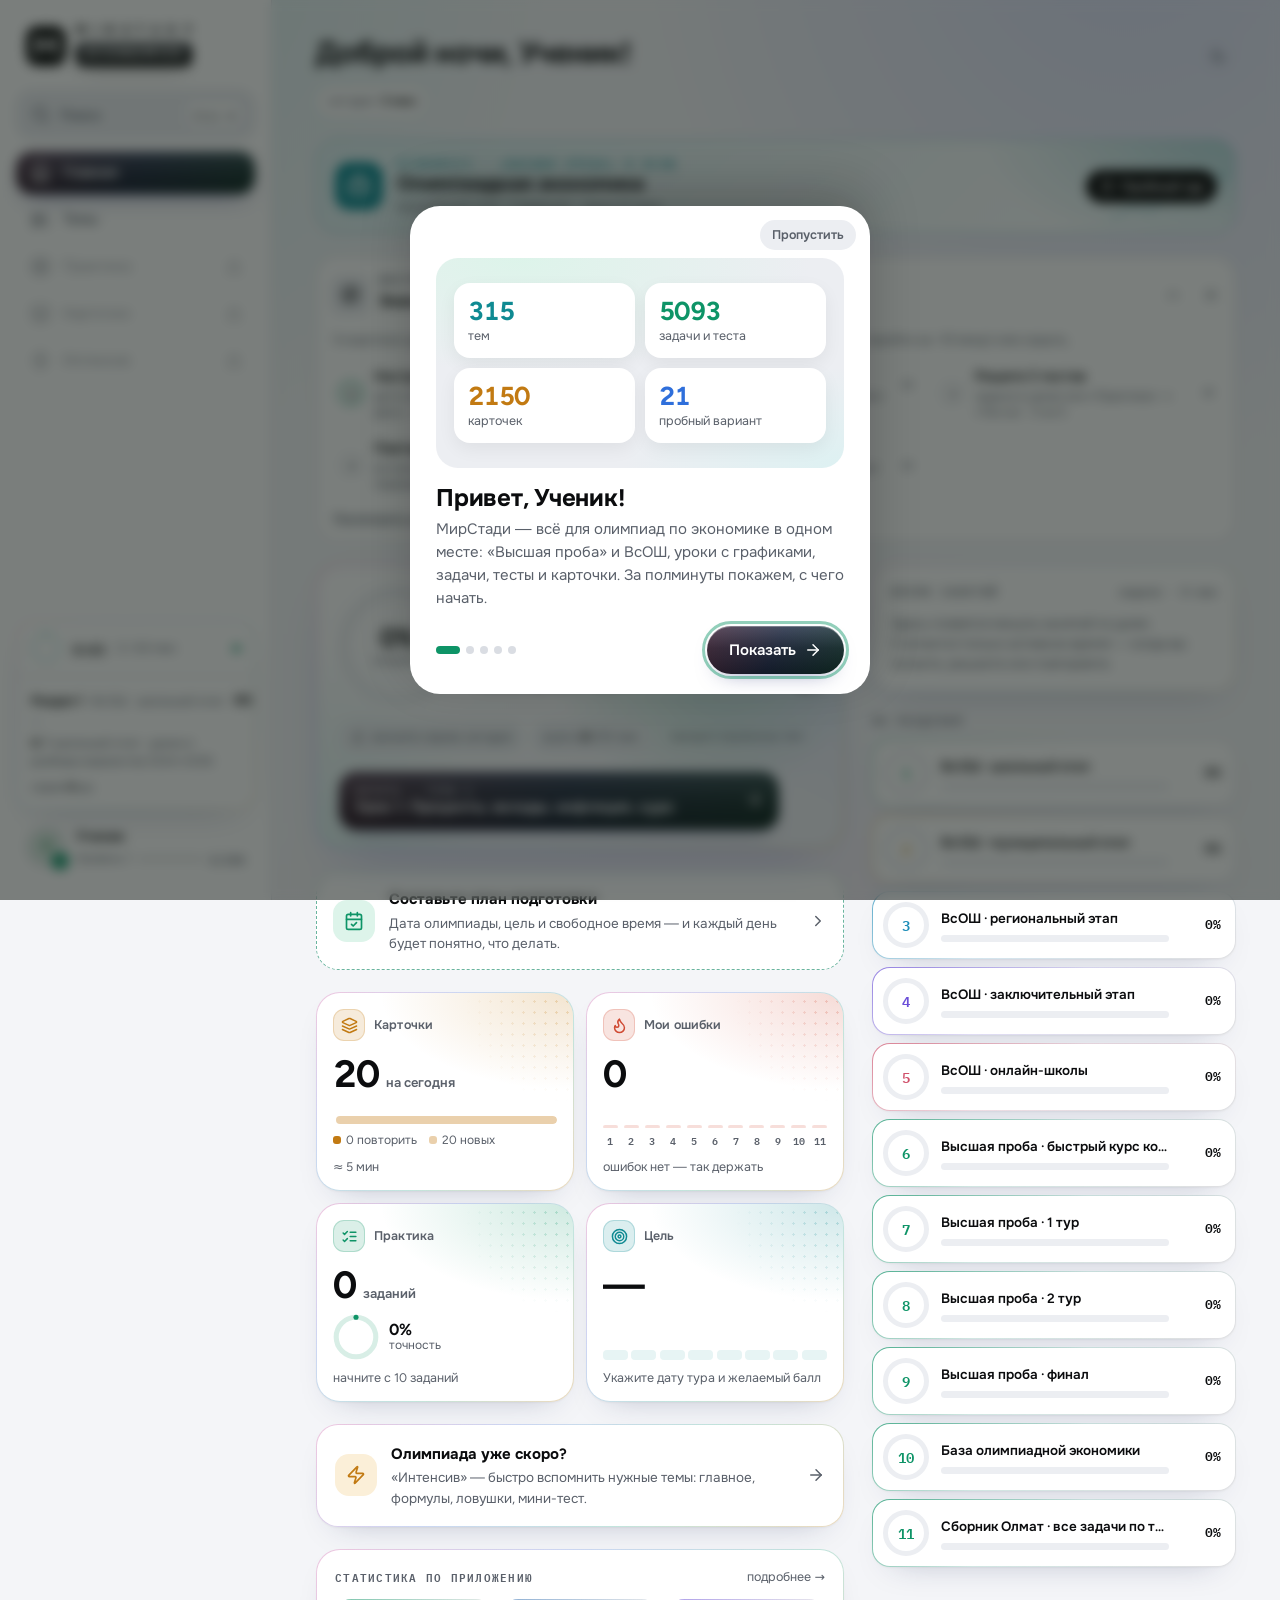
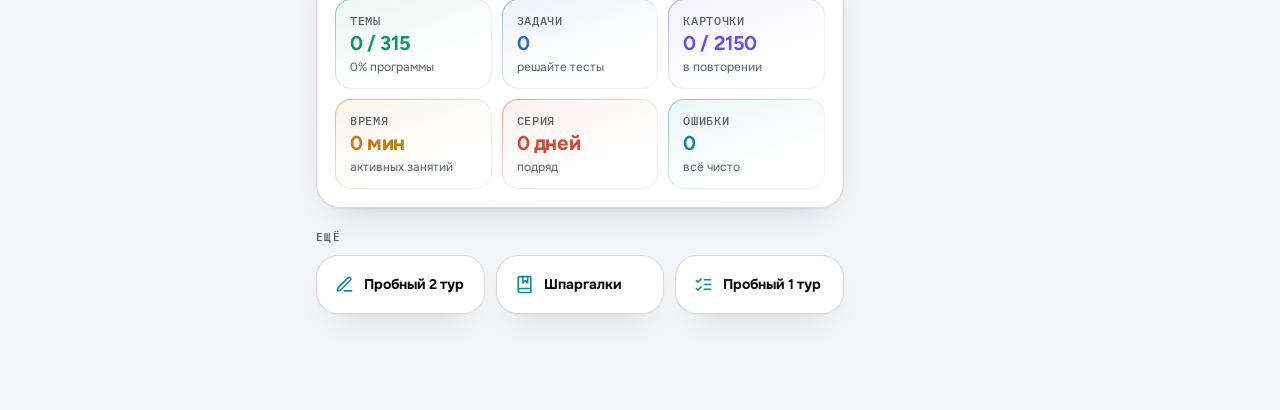
==== commit c236bbda: "Мастерская: составление функций и уравнений по условию, построение и сдвиги графиков Co-Authored-By:" ====
--- a/index.html
+++ b/index.html
@@ -76,7 +76,7 @@
         document.documentElement.setAttribute("data-theme", dark ? "dark" : "light");
       } catch (e) {}
     </script>
-    <script type="module" crossorigin src="./assets/index-21b15fec.js"></script>
+    <script type="module" crossorigin src="./assets/index-0ed429c5.js"></script>
     <link rel="stylesheet" crossorigin href="./assets/index-c2824091.css">
   </head>
   <body>
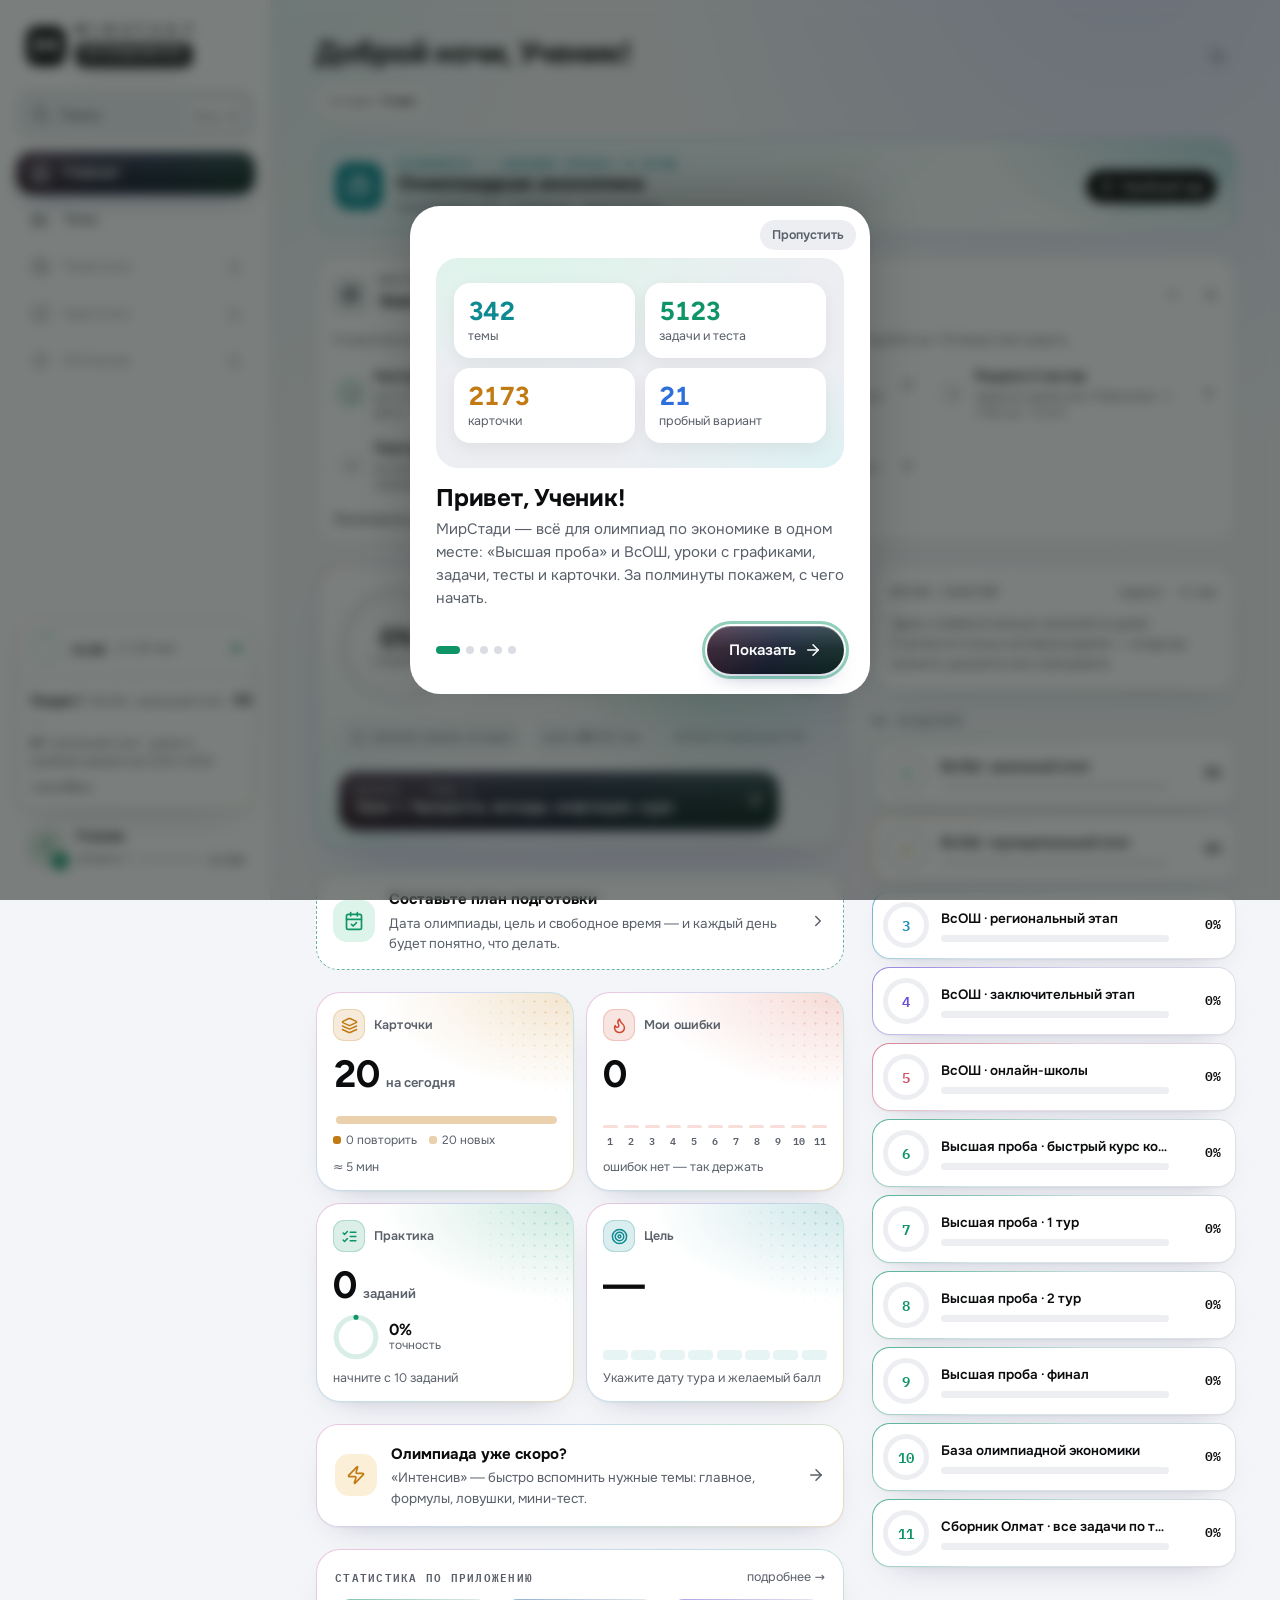
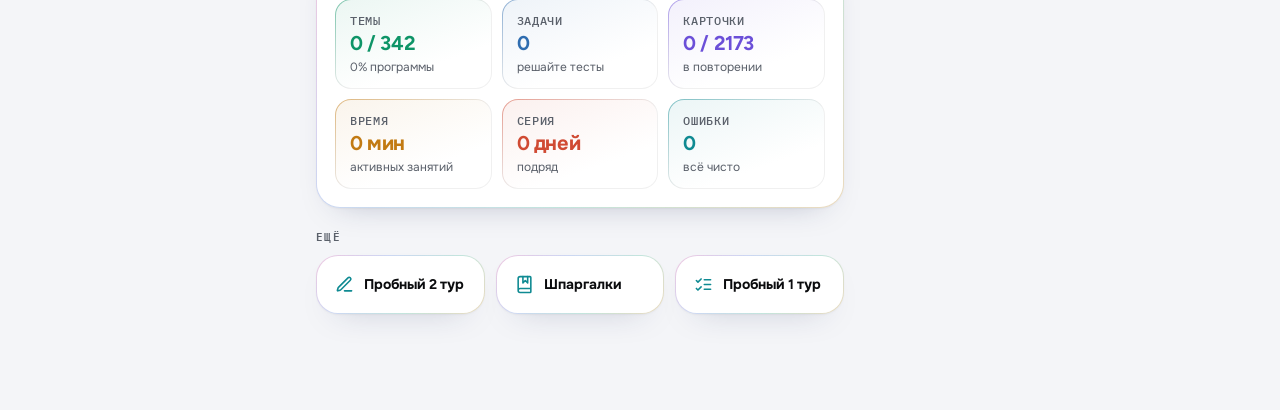
==== commit d63e3272: "Модули 5–9 курса РЭ: большие уроки разбиты на уроки по 2–3 ч, новые уроки (налоги и квоты, конкуренц" ====
--- a/index.html
+++ b/index.html
@@ -76,7 +76,7 @@
         document.documentElement.setAttribute("data-theme", dark ? "dark" : "light");
       } catch (e) {}
     </script>
-    <script type="module" crossorigin src="./assets/index-0ed429c5.js"></script>
+    <script type="module" crossorigin src="./assets/index-860ab643.js"></script>
     <link rel="stylesheet" crossorigin href="./assets/index-c2824091.css">
   </head>
   <body>
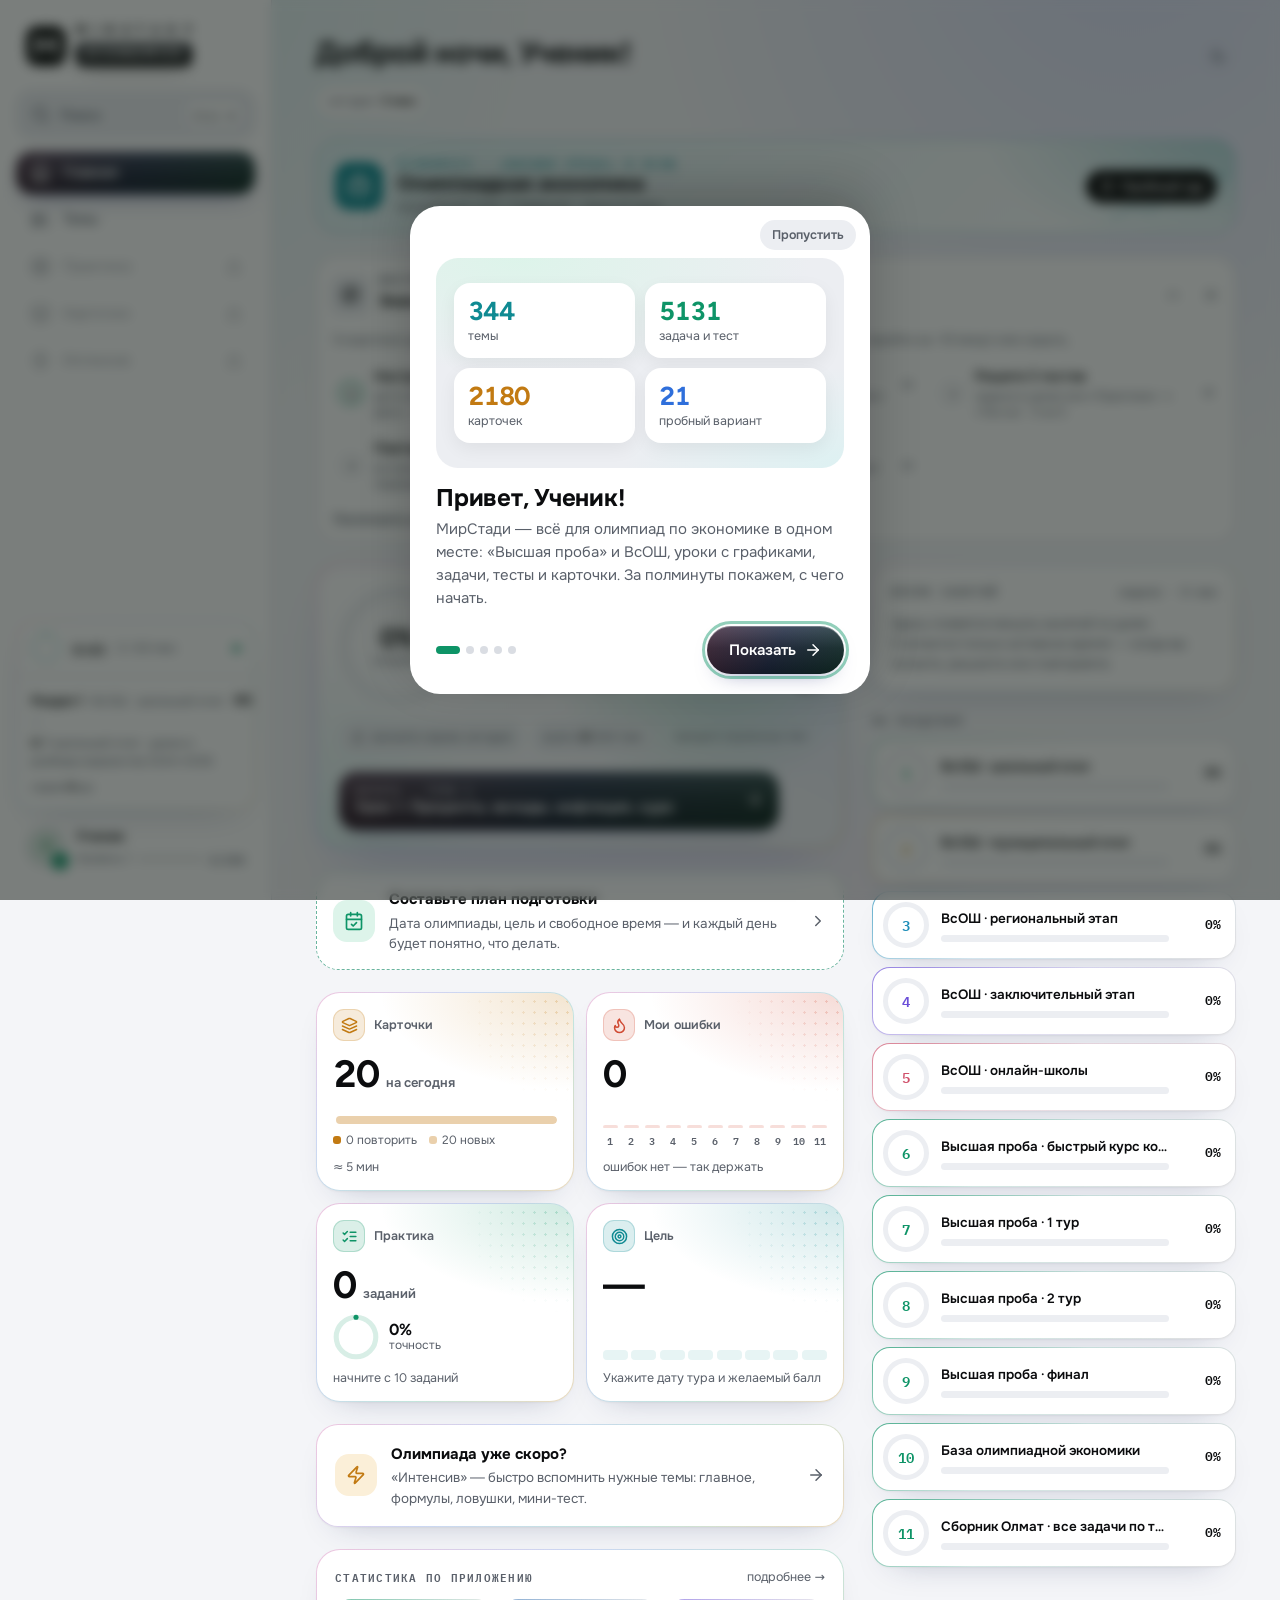
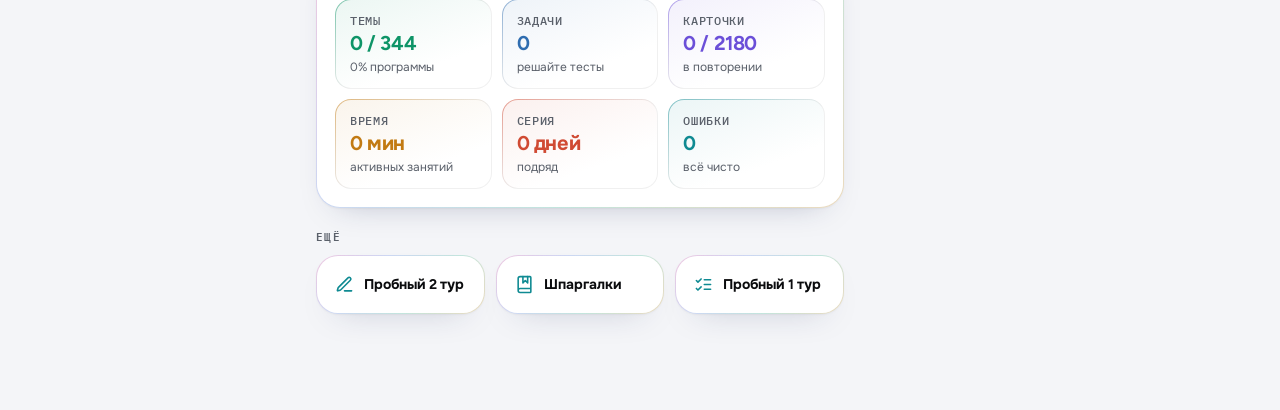
==== commit 09670c3f: "Модуль 10: Нобелевские премии 2019–2026 и экономика России в цифрах Co-Authored-By: Claude Opus 5.5 " ====
--- a/index.html
+++ b/index.html
@@ -76,7 +76,7 @@
         document.documentElement.setAttribute("data-theme", dark ? "dark" : "light");
       } catch (e) {}
     </script>
-    <script type="module" crossorigin src="./assets/index-860ab643.js"></script>
+    <script type="module" crossorigin src="./assets/index-b4fc3fde.js"></script>
     <link rel="stylesheet" crossorigin href="./assets/index-c2824091.css">
   </head>
   <body>
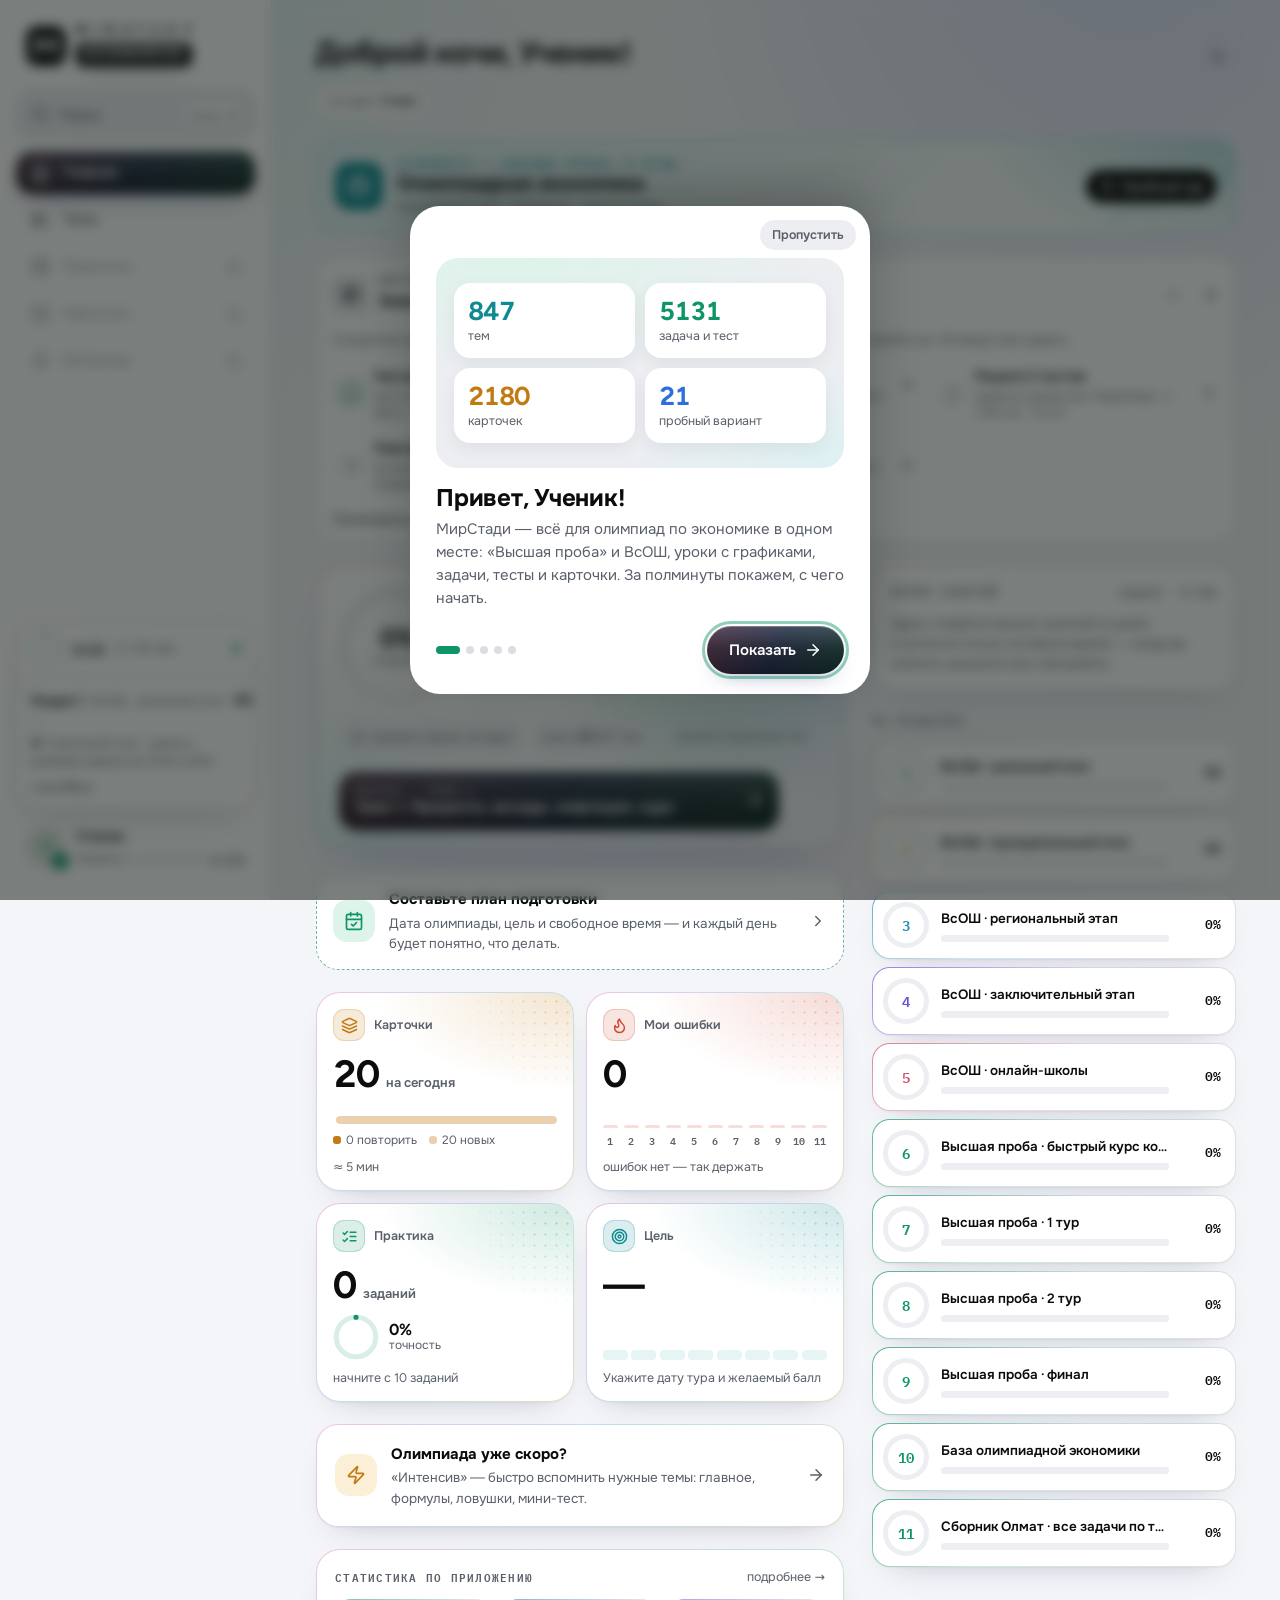
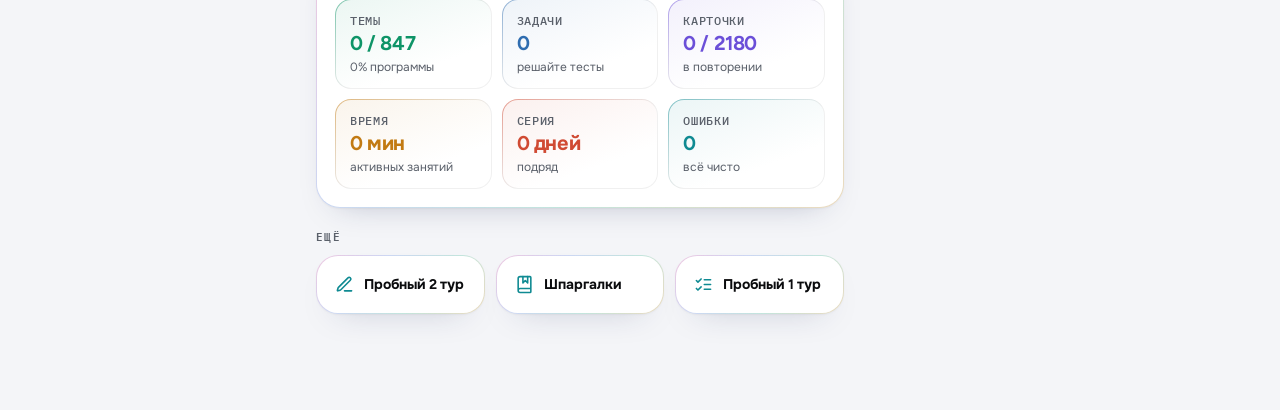
==== commit 7fbb518a: "Долгие темы разбиты на уроки по ~3 ч: сборник Олмата, разборы вариантов РЭ и ЗЭ (503 части) Co-Autho" ====
--- a/index.html
+++ b/index.html
@@ -76,7 +76,7 @@
         document.documentElement.setAttribute("data-theme", dark ? "dark" : "light");
       } catch (e) {}
     </script>
-    <script type="module" crossorigin src="./assets/index-b4fc3fde.js"></script>
+    <script type="module" crossorigin src="./assets/index-fa3e4853.js"></script>
     <link rel="stylesheet" crossorigin href="./assets/index-c2824091.css">
   </head>
   <body>
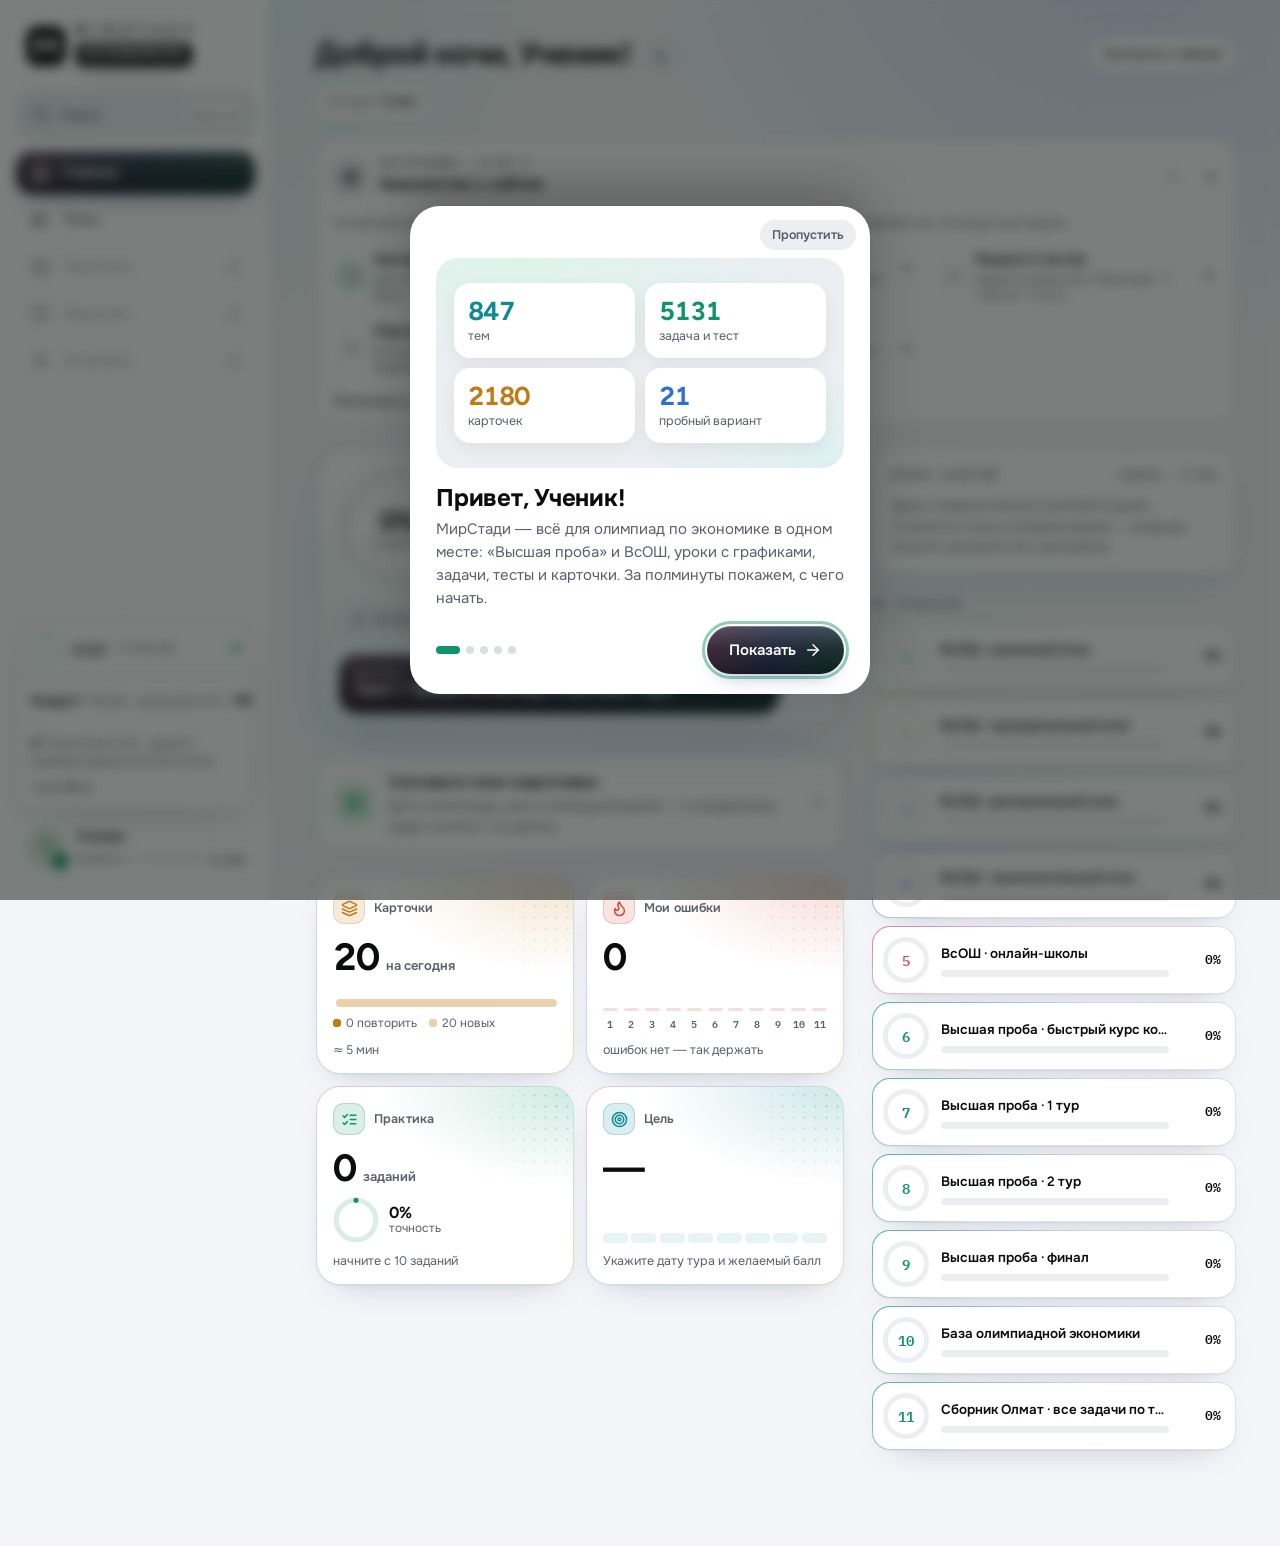
==== commit 1336f19f: "Порядок и минимализм: понятные фильтры «Практики» и «Карточек», фильтр «Интенсива», настраиваемая гл" ====
--- a/index.html
+++ b/index.html
@@ -76,7 +76,7 @@
         document.documentElement.setAttribute("data-theme", dark ? "dark" : "light");
       } catch (e) {}
     </script>
-    <script type="module" crossorigin src="./assets/index-fa3e4853.js"></script>
+    <script type="module" crossorigin src="./assets/index-a847921b.js"></script>
     <link rel="stylesheet" crossorigin href="./assets/index-c2824091.css">
   </head>
   <body>
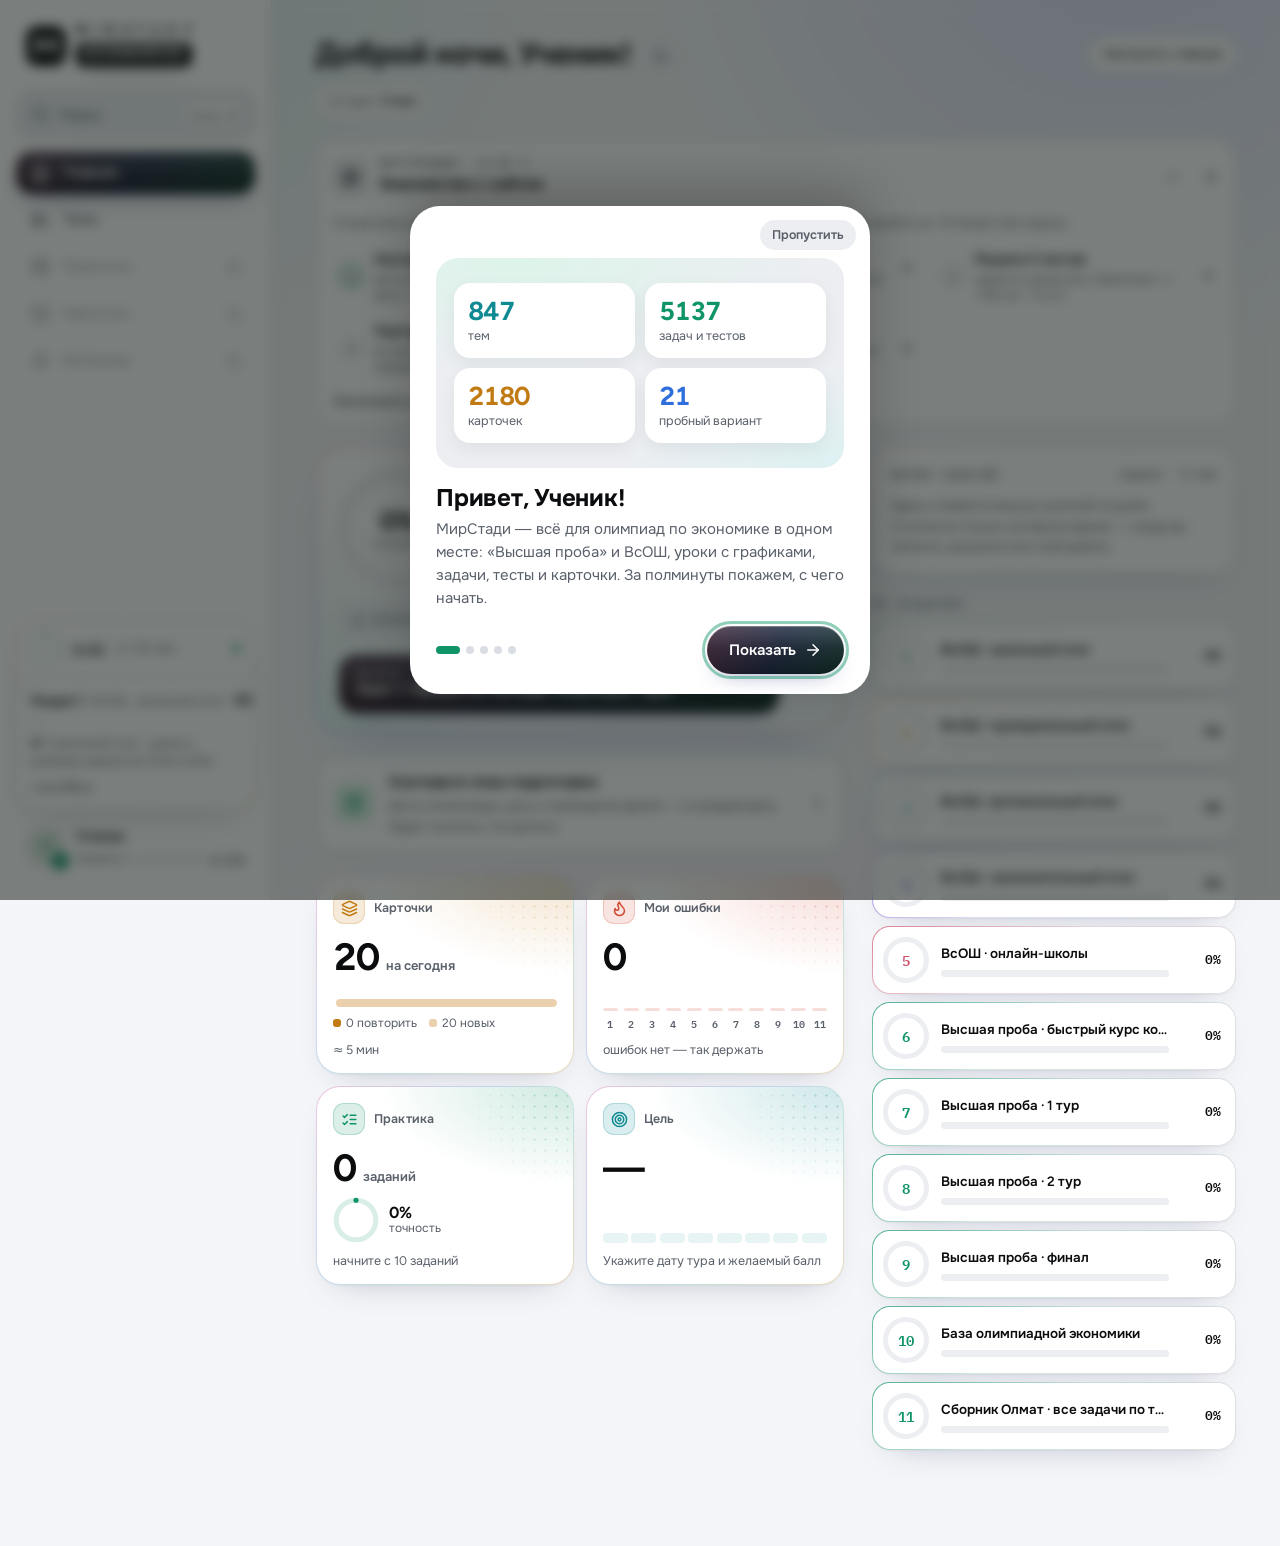
==== commit 73372b65: "Проверка качества: исправлены 5 тестов с типографским минусом в ответе, тесты в уроках «Ипотека и вк" ====
--- a/index.html
+++ b/index.html
@@ -76,7 +76,7 @@
         document.documentElement.setAttribute("data-theme", dark ? "dark" : "light");
       } catch (e) {}
     </script>
-    <script type="module" crossorigin src="./assets/index-a847921b.js"></script>
+    <script type="module" crossorigin src="./assets/index-c6cb894b.js"></script>
     <link rel="stylesheet" crossorigin href="./assets/index-c2824091.css">
   </head>
   <body>
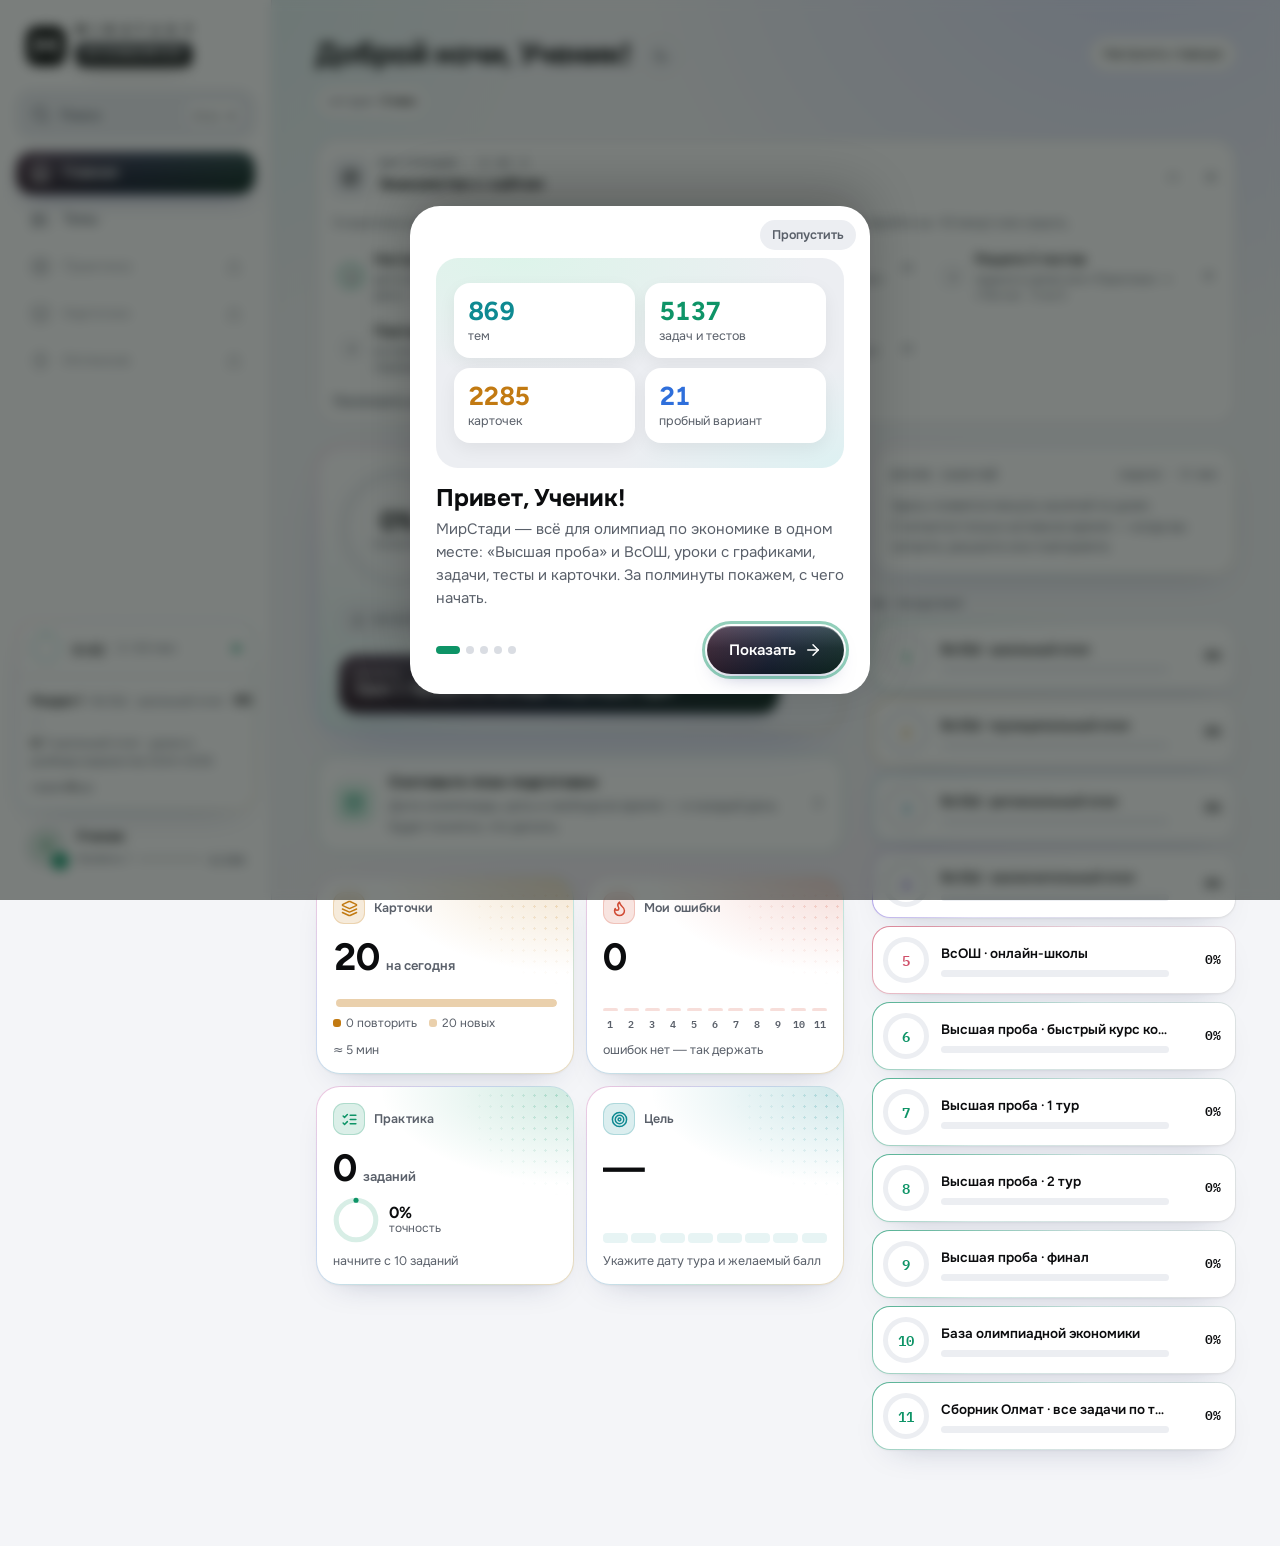
==== commit 64c78ac3: "Онлайн-школы: подборки курса Олмата из чата — 18 уроков с разбором задач, 3 урока «Качественные конц" ====
--- a/index.html
+++ b/index.html
@@ -76,7 +76,7 @@
         document.documentElement.setAttribute("data-theme", dark ? "dark" : "light");
       } catch (e) {}
     </script>
-    <script type="module" crossorigin src="./assets/index-c6cb894b.js"></script>
+    <script type="module" crossorigin src="./assets/index-b595ad9f.js"></script>
     <link rel="stylesheet" crossorigin href="./assets/index-c2824091.css">
   </head>
   <body>
